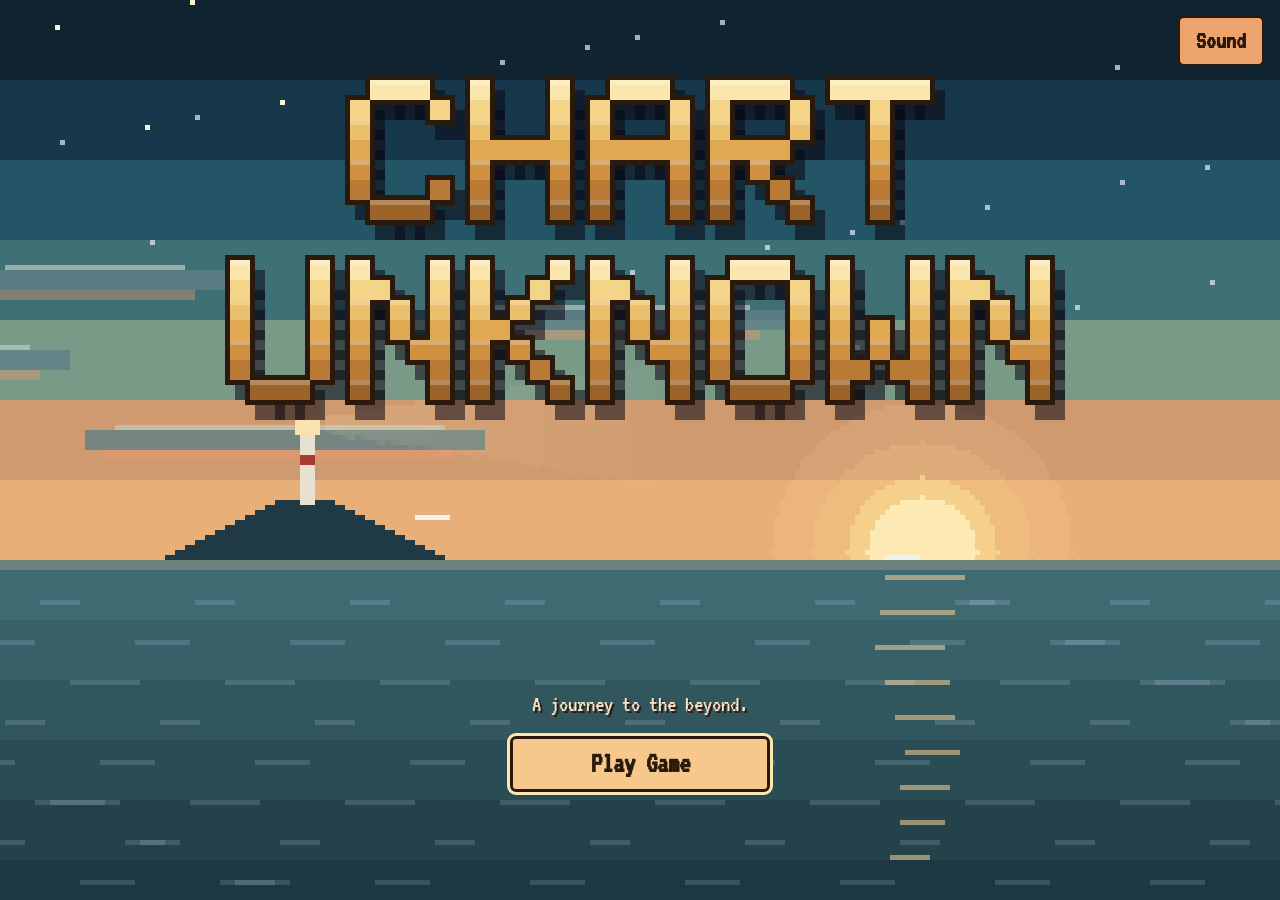
==== index.html @ ad1a4cfe "Publish Chart Unknown (source 591f4b9)" ====
<!doctype html>
<html lang="en">
  <head>
    <meta charset="UTF-8" />
    <meta name="viewport" content="width=device-width, initial-scale=1.0" />
    <title>Chart Unknown</title>
    <link
      rel="icon"
      href="data:image/svg+xml,%3Csvg xmlns='http://www.w3.org/2000/svg' viewBox='0 0 16 16'%3E%3Crect width='16' height='16' rx='3' fill='%231a1e3c'/%3E%3Ccircle cx='8' cy='8' r='5' fill='none' stroke='%23e0b46a' stroke-width='1.5'/%3E%3Cpath d='M8 3.5 9.5 8 6.5 8Z' fill='%23e8806f'/%3E%3Cpath d='M8 12.5 9.5 8 6.5 8Z' fill='%23eef2ee'/%3E%3C/svg%3E"
    />
    <script type="module" crossorigin src="./assets/index-QOxoB-Gv.js"></script>
    <link rel="stylesheet" crossorigin href="./assets/index-3JecP7Ui.css">
  </head>
  <body>
    <!-- the torn-paper edge used by the text boxes (see style.css) -->
    <svg width="0" height="0" style="position: absolute" aria-hidden="true">
      <filter id="paper-edge" x="-2%" y="-5%" width="104%" height="110%">
        <feTurbulence
          type="fractalNoise"
          baseFrequency="0.035"
          numOctaves="2"
          seed="4"
          result="noise"
        />
        <feDisplacementMap in="SourceGraphic" in2="noise" scale="6" />
      </filter>
    </svg>
    <canvas id="title-canvas" aria-hidden="true"></canvas>
    <main id="app">
      <header id="hud" hidden></header>
      <div id="subtitle" aria-live="polite"></div>
      <div id="pause-note" aria-live="polite">Paused. Space to resume.</div>
      <div id="idle-arrow" aria-hidden="true"></div>
      <div id="stage">
        <canvas
          id="screen"
          width="320"
          height="180"
          aria-label="The docks at dusk"
        ></canvas>
        <section id="panel" aria-live="polite"></section>
        <div id="coach" aria-live="polite" hidden></div>
      </div>
    </main>
    <!-- the caption under the spoken wish, and the black that the whole scene cuts to after it -->
    <!-- an ambient line muttered by someone nearby, floating above their head (see main.ts) -->
    <div id="bark-bubble" role="status"></div>
    <div id="wish-caption" aria-live="polite"></div>
    <div id="blackout" aria-hidden="true"></div>
    <div id="overlay" hidden></div>
  </body>
</html>
---- assets/index-3JecP7Ui.css ----
@font-face{font-family:VT323;font-style:normal;font-display:swap;font-weight:400;src:url(./vt323-latin-400-normal-wDgJuOC9.woff2)format("woff2"),url(./vt323-latin-400-normal-Dqn9ZSPj.woff)format("woff")}:root{--lightningcss-light: ;--lightningcss-dark:initial;color-scheme:dark;--bg:#0b1a22;--panel:#14303c;--border:#7a5a30;--ink:#f1e6c8;--muted:#bdb596;--accent:#dcaa4a;--notice:#e8c98a;--button:#1d4558;--button-hover:#2b6079;--button-border:#b8862f}*{box-sizing:border-box}html{-webkit-text-size-adjust:100%;-moz-text-size-adjust:100%;text-size-adjust:100%;overscroll-behavior:none;overflow:hidden}body{background:var(--bg);color:var(--ink);--font-scale:1.3;font-family:VT323,monospace;font-size:calc(19px * var(--font-scale,1));margin:0;line-height:1.2;overflow:hidden}#app{position:fixed;inset:0}#hud{z-index:3;flex-wrap:wrap;align-items:center;gap:8px 14px;min-height:44px;display:flex;position:absolute;top:12px;left:16px;right:16px}#hud[hidden]{display:none}.hud-chapter{min-height:44px;color:var(--accent);font-size:calc(19px * var(--font-scale,1));border:1px solid var(--border);background:#0e2430d9;border-radius:6px;align-items:center;padding:4px 14px;display:inline-flex}#hud .btn,#hud .hud-chip{background:#0e2430d9;min-height:44px}.hud-chip{border:1px solid var(--border);min-height:40px;color:var(--ink);font:inherit;cursor:pointer;background:0 0;border-radius:6px;align-items:center;gap:6px;padding:4px 10px;display:inline-flex}.hud-chip:hover:not(:disabled),.hud-chip:focus-visible{border-color:var(--accent)}.hud-chip:disabled{cursor:default}.hud-coins{color:var(--accent);font-weight:700}.hud-coin{width:18px;height:18px}.hud-label{color:var(--muted);font-size:calc(14px * var(--font-scale,1))}.hud-flames{gap:2px;display:inline-flex}.hud-flame{fill:none;width:12px;height:16px;stroke:var(--muted);stroke-width:1px}.hud-flame.lit{fill:#f2a24a;stroke:#f7d27a}.hud-compass{margin-left:auto}.help-text{line-height:1.5}.item-list .btn.btn-picked{border-color:var(--accent);color:var(--accent)}#stage{background:var(--bg);position:absolute;inset:0}#screen{width:100%;height:100%;image-rendering:pixelated;object-fit:fill;background:#000;display:block}#screen.intro-art{object-fit:cover;object-position:center bottom}#panel{z-index:1;background:#0e2430bf;border:2px solid #b8862f;border-radius:6px;width:min(1000px,100% - 32px);max-height:60%;padding:10px 14px;position:absolute;bottom:20px;left:50%;overflow-y:auto;transform:translate(-50%)}#panel:empty{display:none}body[data-phase=exploring] #panel{width:fit-content;max-width:calc(100% - 32px);top:68px;bottom:auto;left:16px;transform:none}body[data-guide=on][data-phase=exploring] #panel{display:none}.panel-goal{color:var(--muted);font-size:calc(17px * var(--font-scale,1));margin:0 0 8px;font-style:italic}#panel .panel-goal{color:#4f3a22}.panel-speaker{color:var(--accent);margin:0 0 4px;font-weight:700}.panel-text{margin:0 0 10px}.panel-narration{color:var(--muted);font-style:italic}.panel-entering>*{animation:.22s ease-out both answer-in;animation-delay:calc(var(--i,0) * .12s)}.panel-instant>*{animation:none}@keyframes answer-in{0%{opacity:0;transform:translateY(6px)}to{opacity:1;transform:none}}@media (prefers-reduced-motion:reduce){.panel-entering>*,.panel-first-answers.panel-entering>.btn{animation:none}}.panel-untyped,.panel-waiting{visibility:hidden}.panel-notice{color:var(--notice);margin:0 0 10px}.panel-hint{color:var(--muted);font-size:calc(15px * var(--font-scale,1));margin:0}.panel-actions{flex-wrap:wrap;align-items:center;gap:8px;display:flex}.panel-choices{grid-template-columns:repeat(2,minmax(0,1fr));gap:6px;display:grid}.panel-choices .btn{min-height:40px;padding:6px 14px}.panel-answers{grid-template-columns:repeat(2,minmax(0,1fr));grid-auto-rows:1fr;gap:6px;width:100%;max-height:46vh;padding-bottom:8px;display:grid;overflow-y:auto}.panel-answers>.btn:last-child:nth-child(odd){grid-column:1/-1}.panel-answers.panel-many{gap:4px}.panel-answers.panel-many .btn{min-height:34px;padding:3px 12px}body[data-phase=talking] #panel{max-height:none}.panel-answers .btn{min-height:44px}.panel-first-answers:not(.panel-waiting) .btn{animation:2.6s ease-in-out infinite answer-cue}.panel-first-answers .btn:nth-child(2){animation-delay:.3s}.panel-first-answers .btn:nth-child(3){animation-delay:.6s}.panel-first-answers .btn:nth-child(n+4){animation-delay:.9s}.panel-first-answers.panel-entering>.btn{animation:.22s ease-out both answer-in,2.6s ease-in-out infinite answer-cue;animation-delay:calc(var(--i,0) * .12s), calc(var(--i,0) * .12s + .6s)}@keyframes answer-cue{0%,to{box-shadow:0 0 #b8862f00}50%{box-shadow:0 0 9px 2px #b8862f99}}@media (prefers-reduced-motion:reduce){.panel-first-answers:not(.panel-waiting) .btn{animation:none;box-shadow:0 0 7px 1px #b8862f80}}.panel-count{color:var(--muted);margin-left:auto}.btn.btn-seen{color:var(--muted);border-color:var(--border);opacity:.55;background:0 0}.btn.btn-seen:hover:not(:disabled),.btn.btn-seen:focus-visible{color:var(--ink);border-color:var(--accent);opacity:.8}.btn.btn-nav{background:0 0}.btn{min-height:44px;font:inherit;color:var(--ink);text-align:left;background:var(--button);border:2px solid var(--button-border);cursor:pointer;border-radius:6px;padding:8px 16px}.btn:hover:not(:disabled),.btn:focus-visible{background:var(--button-hover);border-color:var(--accent);outline:none}.btn:disabled{color:var(--muted);cursor:not-allowed;opacity:.6}.btn-selected{background:var(--button-hover);border-color:var(--accent);color:var(--accent)}#overlay{background:#06121ae6;justify-content:center;align-items:center;padding:16px;display:flex;position:fixed;inset:0;overflow-y:auto}#overlay[hidden]{display:none}.card{background:var(--panel);border:2px solid var(--accent);border-radius:8px;flex-direction:column;gap:12px;width:100%;max-width:520px;margin:auto;padding:20px;display:flex}.card h2{color:var(--accent);margin:0}.card p{margin:0}.card-chapter p{font-size:calc(20px * var(--font-scale,1))}.card-note{color:var(--muted)}.form-error{color:#f0907f;min-height:1.45em}.menu-list{flex-direction:column;gap:8px;display:flex}.card-heading{color:var(--accent);margin:4px 0 0;font-size:1em}.summary-list{color:var(--ink);margin:0;padding-left:20px}.summary-list li+li{margin-top:6px}.gallery-list{flex-direction:column;gap:10px;margin:0;padding:0;list-style:none;display:flex}.gallery-slot{border:1px solid var(--button-border);border-radius:6px;flex-direction:column;padding:8px 10px;display:flex}.gallery-slot strong{color:var(--accent)}.gallery-slot span{color:var(--muted);font-size:calc(15px * var(--font-scale,1))}.gallery-locked strong{color:var(--muted)}.hud-needle{width:26px;height:26px;color:var(--muted)}.hud-needle .needle{transform-origin:12px 12px;animation:3.2s ease-in-out infinite alternate needle-wobble}@keyframes needle-wobble{0%{transform:rotate(calc(var(--wobble) * -1))}to{transform:rotate(var(--wobble))}}@media (prefers-reduced-motion:reduce){.hud-needle .needle{animation:none}}.item-list{flex-wrap:wrap;gap:10px;margin:0 0 12px;display:flex}.card.card-wide{gap:8px;max-width:960px;padding:14px 18px}.dossier-tabs{flex-wrap:wrap;gap:6px;display:flex}.btn.dossier-tab{min-height:36px;font-size:calc(14px * var(--font-scale,1));padding:4px 12px}.dossier{font-size:calc(16px * var(--font-scale,1));color:#2a2218;background:#e6dbc0;border-radius:4px;gap:18px;padding:12px 16px;font-family:Courier New,monospace;line-height:1.25;display:flex;box-shadow:inset 0 0 0 1px #c8b88c}.dossier-photo{background:#f6f2e6;flex:none;align-self:flex-start;width:156px;padding:8px 8px 26px;position:relative;transform:rotate(-2deg);box-shadow:0 2px 6px #0006}.dossier-photo:before{content:"";background:#d6c48cbf;width:52px;height:16px;position:absolute;top:-9px;left:50%;transform:translate(-50%)rotate(3deg)}.portrait{width:140px;height:140px;image-rendering:pixelated;filter:sepia(.25);border:1px solid #b8b0a0;display:block}.dossier-stamp{color:#b3302a;letter-spacing:2px;background:#e6dbc0b3;border:3px solid #b3302a;padding:2px 6px;font-weight:700;position:absolute;bottom:14px;right:-10px;transform:rotate(-14deg)}.dossier-body{flex-direction:column;gap:6px;min-width:0;display:flex}.dossier .dossier-file{color:#7a6a4a;font-size:calc(12px * var(--font-scale,1));letter-spacing:2px}.dossier h3{font-size:calc(22px * var(--font-scale,1));margin:0}.dossier .dossier-alias{font-style:italic}.dossier-facts{border-top:1px dashed #9a8a64;border-bottom:1px dashed #9a8a64;grid-template-columns:max-content 1fr;gap:2px 12px;margin:4px 0;padding:6px 0;display:grid}.dossier-facts dt{color:#7a6a4a;font-size:calc(12px * var(--font-scale,1));letter-spacing:1px;text-transform:uppercase}.dossier-facts dd{margin:0}.dossier-notes{margin:0;padding-left:18px;font-style:italic}.dossier-notes li+li{margin-top:3px}.dossier .dossier-source{color:#7a6a4a;font-size:calc(12px * var(--font-scale,1));margin-top:4px}.card.card-splash{text-align:center;align-items:center;gap:18px;padding:40px 20px}.splash-title{font-size:calc(40px * var(--font-scale,1));letter-spacing:2px}.splash-tagline{font-size:calc(18px * var(--font-scale,1))}.btn.splash-start{width:100%;max-width:260px;min-height:56px;font-size:calc(22px * var(--font-scale,1));text-align:center}#title-canvas{z-index:0;width:100vw;height:100dvh;image-rendering:pixelated;display:none;position:fixed;inset:0}body[data-phase=setup] #title-canvas{display:block}body[data-phase=setup] #app{visibility:hidden}#overlay{z-index:2}#overlay.overlay-title{background:0 0}#overlay.overlay-splash{align-items:flex-end;padding-bottom:12vh}.card.card-splash{background:0 0;border:none;padding:0}.splash-tagline{color:#fbe7ae;font-size:calc(18px * var(--font-scale,1));text-shadow:2px 2px #2a1a0e}.btn.splash-start{animation:1.8s ease-in-out infinite start-pulse}@keyframes start-pulse{50%{transform:scale(1.04)}}@media (prefers-reduced-motion:reduce){.btn.splash-start{animation:none}}.sr-only{clip:rect(0 0 0 0);white-space:nowrap;width:1px;height:1px;position:absolute;overflow:hidden}.title-sound{z-index:1;flex-direction:column;align-items:flex-end;gap:8px;width:min(260px,100% - 32px);display:flex;position:absolute;top:16px;right:16px}.title-sound>.btn{width:auto}.title-sound-panel{color:#f4e4cc;width:100%;font-size:calc(17px * var(--font-scale,1));background:#0e2430eb;border:3px solid #e49a6a;padding:10px 14px 12px}.title-sound-panel .btn{width:100%;margin-bottom:4px}.title-sound-row{flex-direction:column;gap:0;margin:6px 0 0;display:flex}.title-sound-row input[type=range]{accent-color:#eca46c;cursor:pointer;width:100%;min-height:26px}.btn.splash-start{color:#2a1a0e;text-align:center;background:#eca46c;border:3px solid #2a1a0e;font-weight:700}.btn.splash-start:hover:not(:disabled),.btn.splash-start:focus-visible{background:#f7c88c;border-color:#2a1a0e;outline:3px solid #fbe7ae}.card.card-splash{margin:auto auto 0}#overlay.overlay-title .card:not(.card-splash){background:#0e2430eb;border:3px solid #e49a6a}#overlay.overlay-title .card h2,#overlay.overlay-title .card h3{color:#fbe7ae;text-shadow:0 2px #2a1a0e}#overlay.overlay-title .card p,#overlay.overlay-title .card label,#overlay.overlay-title .gallery-slot span{color:#f4e4cc}#overlay.overlay-title .card-note,#overlay.overlay-title .gallery-locked strong{color:#d9b8a0}#overlay.overlay-title .btn:not(.splash-start){color:#2a1a0e;background:#eca46c;border:2px solid #2a1a0e;font-weight:700}#overlay.overlay-title .btn:not(.splash-start):hover:not(:disabled),#overlay.overlay-title .btn:not(.splash-start):focus-visible{background:#f7c88c;border-color:#2a1a0e;outline:3px solid #fbe7ae}#overlay.overlay-title .btn.btn-nav{color:#f4e4cc;box-shadow:none;background:#ffffff1a;border:2px solid #f4e4cc73;font-weight:400}#overlay.overlay-title .btn.btn-nav:hover:not(:disabled),#overlay.overlay-title .btn.btn-nav:focus-visible{color:#2a1a0e;background:#f7c88c;border-color:#2a1a0e}@media (width>=700px){#hud{flex-wrap:nowrap;gap:8px}#hud .btn{min-height:38px;font-size:calc(15px * var(--font-scale,1));padding:4px 12px}.hud-chapter{text-overflow:ellipsis;white-space:nowrap;flex:1 1 0;min-width:0;overflow:hidden}#hud{gap:6px}#hud .btn,#hud .hud-chip{padding:4px 8px}.hud-label{font-size:calc(13px * var(--font-scale,1))}}body[data-phase=intro] #panel,body[data-phase=epilogue] #panel{align-items:center;gap:14px;max-height:none;padding:8px 12px;display:flex}body[data-phase=intro] #panel .panel-text,body[data-phase=epilogue] #panel .panel-text{flex:1;margin:0}body[data-phase=intro] #panel .panel-actions,body[data-phase=epilogue] #panel .panel-actions{flex-wrap:nowrap}#wish-caption{z-index:3;color:#f1e6c8;width:min(90vw,900px);font-size:calc(34px * var(--font-scale,1));text-align:center;text-shadow:0 2px #0b1217;opacity:0;pointer-events:none;transition:opacity .4s;position:fixed;bottom:12vh;left:50%;transform:translate(-50%)}#wish-caption.shown{opacity:1}#blackout{z-index:30;opacity:0;pointer-events:none;background:#000;position:fixed;inset:0}#blackout.on{opacity:1;pointer-events:auto}.hud-help-mark{font-weight:700}@media (width<=899px){.hud-help-text{display:none}}#coach{z-index:2;border:2px solid var(--accent);background:#0e2430f2;border-radius:8px;flex-direction:column;gap:6px;width:min(92%,640px);padding:10px 14px;display:flex;position:absolute;top:68px;left:50%;transform:translate(-50%)}#coach[hidden]{display:none}#coach p{margin:0}.coach-step{color:var(--muted);font-size:calc(13px * var(--font-scale,1));letter-spacing:1px}.coach-skip{min-height:32px;font-size:calc(14px * var(--font-scale,1));align-self:flex-start;padding:2px 12px}.coach-ring{outline:3px solid var(--accent);outline-offset:2px;animation:1.2s ease-in-out infinite coach-pulse}@keyframes coach-pulse{50%{outline-color:#fff6d0}}@media (prefers-reduced-motion:reduce){.coach-ring{animation:none}}.panel-confirm{color:var(--accent)}#panel{--paper:#e3cf9f;--ink-brown:#3a2814;--edge-brown:#7a5a30;--brass:#b8862f;--sea:#1d4558;--sea-hover:#2b6079;color:var(--ink-brown);font-size:calc(20px * var(--font-scale,1));background:0 0;border:0;border-radius:0;padding:18px 22px 14px;overflow:visible}#panel:before{content:"";z-index:-1;background:radial-gradient(ellipse at 50% 35%, #fff6d68c, #fff6d600 70%), repeating-linear-gradient(0deg, #6e4c1e0f 0 1px, transparent 1px 4px), var(--paper);border:2px solid var(--edge-brown);filter:url(#paper-edge);position:absolute;inset:0;box-shadow:inset 0 0 34px #784c1a8c,0 4px #00000059}#panel .panel-hint,#panel .panel-count,#panel .panel-narration{color:#6b5238}#panel .panel-notice,#panel .panel-confirm{color:#8a2a1a}#panel .btn{color:#f5ecd0;background:var(--sea);border:2px solid var(--brass);border-radius:3px}#panel .btn:hover:not(:disabled),#panel .btn:focus-visible{color:#fff8dc;background:var(--sea-hover);border-color:#e0b46a}#panel .btn.btn-nav{color:var(--ink-brown);border-color:var(--edge-brown);background:0 0}body[data-phase=talking] #panel .panel-body{max-height:34vh;overflow-y:auto}body[data-phase=talking] #panel .panel-speaker.panel-narrator{background:#5d4a35;font-style:italic}body[data-phase=talking] #panel .panel-speaker{color:#f5ecd0;background:var(--sea);border:2px solid var(--brass);border-radius:3px;margin:0;padding:2px 26px;position:absolute;top:-22px;left:24px;box-shadow:0 0 0 2px #0b1a22}body[data-phase=talking] #panel .panel-answers .btn{color:var(--ink-brown);border:2px solid var(--edge-brown);background:#efe0b4}body[data-phase=talking] #panel .panel-answers .btn:hover:not(:disabled),body[data-phase=talking] #panel .panel-answers .btn:focus-visible{color:#fff8dc;background:var(--sea);border-color:var(--brass)}body[data-phase=talking] #panel .panel-answers .btn.btn-seen,body[data-phase=talking] #panel .panel-answers .btn:disabled{color:#85704c;opacity:1;background:#cdbb8c;border-color:#a18a58}body[data-cinema=on] #stage:before,body[data-cinema=on] #stage:after{content:"";z-index:2;pointer-events:none;background:#000;height:12vh;position:absolute;left:0;right:0}body[data-cinema=on] #stage:before{top:0}body[data-cinema=on] #stage:after{bottom:0}body[data-cinema=on] #stage{background:#000}body[data-cinema=on] #screen{object-fit:contain;object-position:center;height:76vh;margin-top:12vh}body[data-cinema=on] #hud{display:none}body[data-cinema=on] #panel{width:auto;padding:0;inset:12px 16px auto auto;transform:none}body[data-cinema=on] #panel:before{display:none}body[data-cinema=on] #canvas-wrap,body[data-cinema=on] #screen{cursor:pointer}#subtitle{z-index:3;color:#f1e6c8;width:min(90vw,900px);font-size:calc(28px * var(--font-scale,1));text-align:center;text-shadow:0 2px #0b1217;opacity:0;pointer-events:none;line-height:1.2;transition:opacity .9s;position:fixed;bottom:2.5vh;left:50%;transform:translate(-50%)}#pause-note{z-index:4;color:#f1e6c8;font-size:calc(22px * var(--font-scale,1));opacity:0;pointer-events:none;background:#000000b3;border:1px solid #f1e6c880;border-radius:6px;padding:6px 14px;position:fixed;top:14px;left:50%;transform:translate(-50%)}#pause-note.shown,#subtitle.shown{opacity:1}body:not([data-cinema=on]) #subtitle{display:none}#idle-arrow{z-index:2;color:var(--ink);font-size:calc(46px * var(--font-scale,1));text-shadow:0 2px #00000080;opacity:0;pointer-events:none;line-height:1;transition:opacity 1.2s;position:fixed;top:46%}#idle-arrow.shown{opacity:.5;animation:1.4s ease-in-out infinite idle-arrow-bob}#idle-arrow[data-direction=left]{left:14px}#idle-arrow[data-direction=left]:before{content:"◀"}#idle-arrow[data-direction=right]{right:14px}#idle-arrow[data-direction=right]:before{content:"▶"}@keyframes idle-arrow-bob{50%{transform:translate(6px)}}#idle-arrow[data-direction=left].shown{animation-name:idle-arrow-bob-left}@keyframes idle-arrow-bob-left{50%{transform:translate(-6px)}}@media (prefers-reduced-motion:reduce){#idle-arrow.shown{animation:none}}.recipe,.memory-entry{border:1px solid var(--border);background:#0000002e;border-radius:6px;flex-direction:column;gap:6px;padding:10px 12px;display:flex}.recipe h3,.memory-entry h3{color:var(--accent);margin:0}.recipe-needs{margin:0;padding:0;list-style:none}.recipe-have{color:var(--ink)}.recipe-lack{color:var(--muted)}.slot-list{flex-direction:column;gap:10px;margin:12px 0;display:flex}.slot-row{border:2px solid var(--edge-brown,#7a5a30);flex-wrap:wrap;align-items:center;gap:8px;padding:8px 10px;display:flex}.slot-row .slot-details{flex:220px}.slot-button{text-align:left;width:100%;display:block}.slot-details{flex-direction:column;gap:2px;display:flex}.slot-note{font-size:calc(15px * var(--font-scale,1));opacity:.85}.slot-empty{opacity:.8;font-style:italic}.save-toast{z-index:5;color:#fbe7ae;opacity:0;pointer-events:none;background:#0e2430eb;border:2px solid #e49a6a;padding:6px 14px;transition:opacity .3s;position:fixed;top:76px;right:16px}.save-toast.shown{opacity:1}.sound-row{flex-direction:column;gap:4px;margin:10px 0;display:flex}.sound-row input[type=range]{width:100%;min-height:32px;accent-color:var(--accent);cursor:pointer}#bark-bubble{z-index:2;width:max-content;max-width:min(26ch,70vw);color:color-mix(in srgb, var(--bark-tint,var(--ink)) 30%, var(--ink));font-family:inherit;font-weight:400;font-size:calc(15px * var(--font-scale,1));text-align:center;overflow-wrap:break-word;text-wrap:balance;text-shadow:0 0 3px #08121ae6,0 1px 1px #08121acc;opacity:0;pointer-events:none;line-height:1.15;transition:opacity .4s;position:fixed;transform:translate(-50%,-100%)}#bark-bubble.shown{opacity:1}#bark-bubble .bark-float{opacity:0;animation:4.5s ease-in-out forwards bark-float;display:block}@keyframes bark-float{0%{opacity:0;transform:translateY(3px)}30%{opacity:.75}66%{opacity:.75}to{opacity:0;transform:translateY(-4px)}}@media (prefers-reduced-motion:reduce){#bark-bubble .bark-float{animation-name:bark-fade}@keyframes bark-fade{0%,to{opacity:0}30%,66%{opacity:.75}}}.hl{font-weight:700}.hl-character{color:#d39d93}.hl-place{color:#8dbbb4}.hl-item{color:#d1b374}.hl-cost{color:#a6bf92}.hl-key{text-underline-offset:3px;-webkit-text-decoration:underline #d6cdb073;text-decoration:underline #d6cdb073;text-decoration-thickness:1px}#panel .hl-character{color:#94453a}#panel .hl-place{color:#2a6468}#panel .hl-item{color:#8a5a10}#panel .hl-cost{color:#46662a}#panel .hl-key{text-decoration-color:#7a5a30b3}body[data-phase=drift] #panel{width:auto;padding:0;inset:12px 16px auto auto;transform:none}body[data-phase=drift] #panel:before{display:none}.achievement-toast{z-index:5;color:var(--ink);text-shadow:0 1px 2px #08121ab3;opacity:0;pointer-events:none;background:#1026329e;border:1px solid #b8a06e4d;border-radius:10px;flex-direction:column;align-items:flex-end;gap:1px;padding:6px 14px 7px;transition:opacity .9s;display:flex;position:fixed;top:76px;right:16px}.achievement-toast.shown{opacity:.92}.achievement-label{color:#d6be82cc;font-size:calc(15px * var(--font-scale,1))}.achievement-name{font-size:calc(20px * var(--font-scale,1))}.achievement-reward{color:#d6be82cc;font-size:calc(15px * var(--font-scale,1))}.achievement-list{flex-direction:column;gap:6px;max-height:52vh;display:flex;overflow-y:auto}.achievement-row{color:var(--muted);opacity:.6;border:1px solid #7a5a3066;border-radius:6px;flex-direction:column;gap:1px;padding:6px 10px;display:flex}.achievement-row.achievement-done{color:var(--ink);opacity:1;border-color:#b8862fb3}.achievement-row strong{color:inherit}body.entering{background:#000}body.entering #overlay,body.entering #title-canvas{opacity:0;pointer-events:none;transition:opacity 1s}@keyframes bars-in{0%{height:0}to{height:12vh}}body[data-cinema=on] #stage:before,body[data-cinema=on] #stage:after{animation:.9s ease-out bars-in}@media (prefers-reduced-motion:reduce){body[data-cinema=on] #stage:before,body[data-cinema=on] #stage:after{animation:none}}.panel-prompt{margin:0 0 6px}.keycap{min-width:1.5em;font:inherit;text-align:center;color:#3a2814;background:#efe0b4;border:2px solid #7a5a30;border-bottom-width:4px;border-radius:4px;margin-right:2px;padding:0 6px;font-weight:700;display:inline-block}
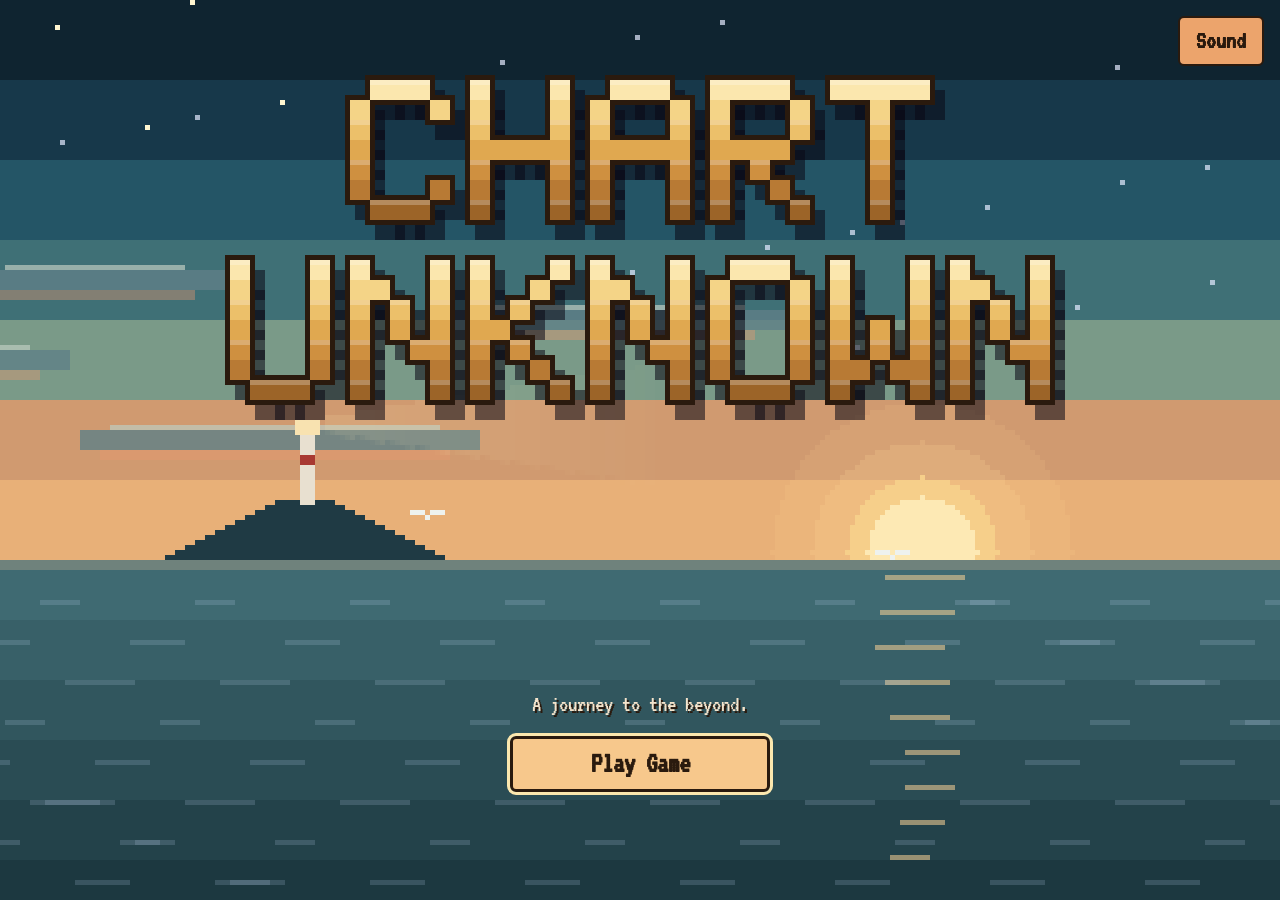
==== commit b03ba943: "Publish Chart Unknown (source 73a665e)" ====
--- a/index.html
+++ b/index.html
@@ -8,8 +8,8 @@
       rel="icon"
       href="data:image/svg+xml,%3Csvg xmlns='http://www.w3.org/2000/svg' viewBox='0 0 16 16'%3E%3Crect width='16' height='16' rx='3' fill='%231a1e3c'/%3E%3Ccircle cx='8' cy='8' r='5' fill='none' stroke='%23e0b46a' stroke-width='1.5'/%3E%3Cpath d='M8 3.5 9.5 8 6.5 8Z' fill='%23e8806f'/%3E%3Cpath d='M8 12.5 9.5 8 6.5 8Z' fill='%23eef2ee'/%3E%3C/svg%3E"
     />
-    <script type="module" crossorigin src="./assets/index-QOxoB-Gv.js"></script>
-    <link rel="stylesheet" crossorigin href="./assets/index-3JecP7Ui.css">
+    <script type="module" crossorigin src="./assets/index-CHn6bn4h.js"></script>
+    <link rel="stylesheet" crossorigin href="./assets/index-BfOQG2FR.css">
   </head>
   <body>
     <!-- the torn-paper edge used by the text boxes (see style.css) -->
--- a/assets/index-BfOQG2FR.css
+++ b/assets/index-BfOQG2FR.css
@@ -0,0 +1 @@
+@font-face{font-family:VT323;font-style:normal;font-display:swap;font-weight:400;src:url(./vt323-latin-400-normal-wDgJuOC9.woff2)format("woff2"),url(./vt323-latin-400-normal-Dqn9ZSPj.woff)format("woff")}:root{--lightningcss-light: ;--lightningcss-dark:initial;color-scheme:dark;--bg:#0b1a22;--panel:#14303c;--border:#7a5a30;--ink:#f1e6c8;--muted:#bdb596;--accent:#dcaa4a;--notice:#e8c98a;--button:#1d4558;--button-hover:#2b6079;--button-border:#b8862f}*{box-sizing:border-box}html{-webkit-text-size-adjust:100%;-moz-text-size-adjust:100%;text-size-adjust:100%;overscroll-behavior:none;overflow:hidden}body{background:var(--bg);color:var(--ink);--font-scale:1.3;font-family:VT323,monospace;font-size:calc(19px * var(--font-scale,1));margin:0;line-height:1.2;overflow:hidden}#app{position:fixed;inset:0}#hud{z-index:3;flex-wrap:wrap;align-items:center;gap:8px 14px;min-height:44px;display:flex;position:absolute;top:12px;left:16px;right:16px}#hud[hidden]{display:none}.hud-chapter{min-height:44px;color:var(--accent);font-size:calc(19px * var(--font-scale,1));border:1px solid var(--border);background:#0e2430d9;border-radius:6px;align-items:center;padding:4px 14px;display:inline-flex}#hud .btn,#hud .hud-chip{background:#0e2430d9;min-height:44px}.hud-chip{border:1px solid var(--border);min-height:40px;color:var(--ink);font:inherit;cursor:pointer;background:0 0;border-radius:6px;align-items:center;gap:6px;padding:4px 10px;display:inline-flex}.hud-chip:hover:not(:disabled),.hud-chip:focus-visible{border-color:var(--accent)}.hud-chip:disabled{cursor:default}.hud-coins{color:var(--accent);font-weight:700}.hud-coin{width:18px;height:18px}.hud-label{color:var(--muted);font-size:calc(14px * var(--font-scale,1))}.hud-flames{gap:2px;display:inline-flex}.hud-flame{fill:none;width:12px;height:16px;stroke:var(--muted);stroke-width:1px}.hud-flame.lit{fill:#f2a24a;stroke:#f7d27a}.hud-compass{margin-left:auto}.help-text{line-height:1.5}.item-list .btn.btn-picked{border-color:var(--accent);color:var(--accent)}#stage{background:var(--bg);position:absolute;inset:0}#screen{width:100%;height:100%;image-rendering:pixelated;object-fit:fill;background:#000;display:block}#screen.intro-art{object-fit:cover;object-position:center bottom}#panel{z-index:1;background:#0e2430bf;border:2px solid #b8862f;border-radius:6px;width:min(1000px,100% - 32px);max-height:60%;padding:10px 14px;position:absolute;bottom:20px;left:50%;overflow-y:auto;transform:translate(-50%)}#panel:empty{display:none}body[data-phase=exploring] #panel{width:fit-content;max-width:calc(100% - 32px);top:68px;bottom:auto;left:16px;transform:none}body[data-guide=on][data-phase=exploring] #panel{display:none}.panel-goal{color:var(--muted);font-size:calc(17px * var(--font-scale,1));margin:0 0 8px;font-style:italic}#panel .panel-goal{color:#4f3a22}.panel-speaker{color:var(--accent);margin:0 0 4px;font-weight:700}.panel-text{margin:0 0 10px}.panel-narration{color:var(--muted);font-style:italic}.panel-entering>*{animation:.22s ease-out both answer-in;animation-delay:calc(var(--i,0) * .12s)}.panel-instant>*{animation:none}@keyframes answer-in{0%{opacity:0;transform:translateY(6px)}to{opacity:1;transform:none}}@media (prefers-reduced-motion:reduce){.panel-entering>*,.panel-first-answers.panel-entering>.btn{animation:none}}.panel-untyped,.panel-waiting{visibility:hidden}.panel-notice{color:var(--notice);margin:0 0 10px}.panel-hint{color:var(--muted);font-size:calc(15px * var(--font-scale,1));margin:0}.panel-actions{flex-wrap:wrap;align-items:center;gap:8px;display:flex}.panel-choices{grid-template-columns:repeat(2,minmax(0,1fr));gap:6px;display:grid}.panel-choices .btn{min-height:40px;padding:6px 14px}.panel-answers{grid-template-columns:repeat(2,minmax(0,1fr));grid-auto-rows:1fr;gap:6px;width:100%;max-height:46vh;padding-bottom:8px;display:grid;overflow-y:auto}.panel-answers>.btn:last-child:nth-child(odd){grid-column:1/-1}.panel-answers.panel-many{gap:4px}.panel-answers.panel-many .btn{min-height:34px;padding:3px 12px}body[data-phase=talking] #panel{max-height:none}.panel-answers .btn{min-height:44px}.panel-first-answers:not(.panel-waiting) .btn{animation:2.6s ease-in-out infinite answer-cue}.panel-first-answers .btn:nth-child(2){animation-delay:.3s}.panel-first-answers .btn:nth-child(3){animation-delay:.6s}.panel-first-answers .btn:nth-child(n+4){animation-delay:.9s}.panel-first-answers.panel-entering>.btn{animation:.22s ease-out both answer-in,2.6s ease-in-out infinite answer-cue;animation-delay:calc(var(--i,0) * .12s), calc(var(--i,0) * .12s + .6s)}@keyframes answer-cue{0%,to{box-shadow:0 0 #b8862f00}50%{box-shadow:0 0 9px 2px #b8862f99}}@media (prefers-reduced-motion:reduce){.panel-first-answers:not(.panel-waiting) .btn{animation:none;box-shadow:0 0 7px 1px #b8862f80}}.panel-count{color:var(--muted);margin-left:auto}.btn.btn-seen{color:var(--muted);border-color:var(--border);opacity:.55;background:0 0}.btn.btn-seen:hover:not(:disabled),.btn.btn-seen:focus-visible{color:var(--ink);border-color:var(--accent);opacity:.8}.btn.btn-nav{background:0 0}.btn{min-height:44px;font:inherit;color:var(--ink);text-align:left;background:var(--button);border:2px solid var(--button-border);cursor:pointer;border-radius:6px;padding:8px 16px}.btn:hover:not(:disabled),.btn:focus-visible{background:var(--button-hover);border-color:var(--accent);outline:none}.btn:disabled{color:var(--muted);cursor:not-allowed;opacity:.6}.btn-selected{background:var(--button-hover);border-color:var(--accent);color:var(--accent)}#overlay{background:#06121ae6;justify-content:center;align-items:center;padding:16px;display:flex;position:fixed;inset:0;overflow-y:auto}#overlay[hidden]{display:none}.card{background:var(--panel);border:2px solid var(--accent);border-radius:8px;flex-direction:column;gap:12px;width:100%;max-width:520px;margin:auto;padding:20px;display:flex}.card h2{color:var(--accent);margin:0}.card p{margin:0}.card-chapter p{font-size:calc(20px * var(--font-scale,1))}.card-note{color:var(--muted)}.form-error{color:#f0907f;min-height:1.45em}.menu-list{flex-direction:column;gap:8px;display:flex}.card-heading{color:var(--accent);margin:4px 0 0;font-size:1em}.summary-list{color:var(--ink);margin:0;padding-left:20px}.summary-list li+li{margin-top:6px}.gallery-list{flex-direction:column;gap:10px;margin:0;padding:0;list-style:none;display:flex}.gallery-slot{border:1px solid var(--button-border);border-radius:6px;flex-direction:column;padding:8px 10px;display:flex}.gallery-slot strong{color:var(--accent)}.gallery-slot span{color:var(--muted);font-size:calc(15px * var(--font-scale,1))}.gallery-locked strong{color:var(--muted)}.hud-needle{width:26px;height:26px;color:var(--muted)}.hud-needle .needle{transform-origin:12px 12px;animation:3.2s ease-in-out infinite alternate needle-wobble}@keyframes needle-wobble{0%{transform:rotate(calc(var(--wobble) * -1))}to{transform:rotate(var(--wobble))}}@media (prefers-reduced-motion:reduce){.hud-needle .needle{animation:none}}.item-list{flex-wrap:wrap;gap:10px;margin:0 0 12px;display:flex}.card.card-wide{gap:8px;max-width:960px;padding:14px 18px}.dossier-tabs{flex-wrap:wrap;gap:6px;display:flex}.btn.dossier-tab{min-height:36px;font-size:calc(14px * var(--font-scale,1));padding:4px 12px}.dossier{font-size:calc(16px * var(--font-scale,1));color:#2a2218;background:#e6dbc0;border-radius:4px;gap:18px;padding:12px 16px;font-family:Courier New,monospace;line-height:1.25;display:flex;box-shadow:inset 0 0 0 1px #c8b88c}.dossier-photo{background:#f6f2e6;flex:none;align-self:flex-start;width:156px;padding:8px 8px 26px;position:relative;transform:rotate(-2deg);box-shadow:0 2px 6px #0006}.dossier-photo:before{content:"";background:#d6c48cbf;width:52px;height:16px;position:absolute;top:-9px;left:50%;transform:translate(-50%)rotate(3deg)}.portrait{width:140px;height:140px;image-rendering:pixelated;filter:sepia(.25);border:1px solid #b8b0a0;display:block}.dossier-stamp{color:#b3302a;letter-spacing:2px;background:#e6dbc0b3;border:3px solid #b3302a;padding:2px 6px;font-weight:700;position:absolute;bottom:14px;right:-10px;transform:rotate(-14deg)}.dossier-body{flex-direction:column;gap:6px;min-width:0;display:flex}.dossier .dossier-file{color:#7a6a4a;font-size:calc(12px * var(--font-scale,1));letter-spacing:2px}.dossier h3{font-size:calc(22px * var(--font-scale,1));margin:0}.dossier .dossier-alias{font-style:italic}.dossier-facts{border-top:1px dashed #9a8a64;border-bottom:1px dashed #9a8a64;grid-template-columns:max-content 1fr;gap:2px 12px;margin:4px 0;padding:6px 0;display:grid}.dossier-facts dt{color:#7a6a4a;font-size:calc(12px * var(--font-scale,1));letter-spacing:1px;text-transform:uppercase}.dossier-facts dd{margin:0}.dossier-notes{margin:0;padding-left:18px;font-style:italic}.dossier-notes li+li{margin-top:3px}.dossier .dossier-source{color:#7a6a4a;font-size:calc(12px * var(--font-scale,1));margin-top:4px}.card.card-splash{text-align:center;align-items:center;gap:18px;padding:40px 20px}.splash-title{font-size:calc(40px * var(--font-scale,1));letter-spacing:2px}.splash-tagline{font-size:calc(18px * var(--font-scale,1))}.btn.splash-start{width:100%;max-width:260px;min-height:56px;font-size:calc(22px * var(--font-scale,1));text-align:center}#title-canvas{z-index:0;width:100vw;height:100dvh;image-rendering:pixelated;display:none;position:fixed;inset:0}body[data-phase=setup] #title-canvas{display:block}body[data-phase=setup] #app{visibility:hidden}#overlay{z-index:2}#overlay.overlay-title{background:0 0}#overlay.overlay-splash{align-items:flex-end;padding-bottom:12vh}.card.card-splash{background:0 0;border:none;padding:0}.splash-tagline{color:#fbe7ae;font-size:calc(18px * var(--font-scale,1));text-shadow:2px 2px #2a1a0e}.btn.splash-start{animation:1.8s ease-in-out infinite start-pulse}@keyframes start-pulse{50%{transform:scale(1.04)}}@media (prefers-reduced-motion:reduce){.btn.splash-start{animation:none}}.sr-only{clip:rect(0 0 0 0);white-space:nowrap;width:1px;height:1px;position:absolute;overflow:hidden}.title-sound{z-index:1;flex-direction:column;align-items:flex-end;gap:8px;width:min(260px,100% - 32px);display:flex;position:absolute;top:16px;right:16px}.title-sound>.btn{width:auto}.title-sound-panel{color:#f4e4cc;width:100%;font-size:calc(17px * var(--font-scale,1));background:#0e2430eb;border:3px solid #e49a6a;padding:10px 14px 12px}.title-sound-panel .btn{width:100%;margin-bottom:4px}.title-sound-row{flex-direction:column;gap:0;margin:6px 0 0;display:flex}.title-sound-row input[type=range]{accent-color:#eca46c;cursor:pointer;width:100%;min-height:26px}.btn.splash-start{color:#2a1a0e;text-align:center;background:#eca46c;border:3px solid #2a1a0e;font-weight:700}.btn.splash-start:hover:not(:disabled),.btn.splash-start:focus-visible{background:#f7c88c;border-color:#2a1a0e;outline:3px solid #fbe7ae}.card.card-splash{margin:auto auto 0}#overlay.overlay-title .card:not(.card-splash){background:#0e2430eb;border:3px solid #e49a6a}#overlay.overlay-title .card h2,#overlay.overlay-title .card h3{color:#fbe7ae;text-shadow:0 2px #2a1a0e}#overlay.overlay-title .card p,#overlay.overlay-title .card label,#overlay.overlay-title .gallery-slot span{color:#f4e4cc}#overlay.overlay-title .card-note,#overlay.overlay-title .gallery-locked strong{color:#d9b8a0}#overlay.overlay-title .btn:not(.splash-start){color:#2a1a0e;background:#eca46c;border:2px solid #2a1a0e;font-weight:700}#overlay.overlay-title .btn:not(.splash-start):hover:not(:disabled),#overlay.overlay-title .btn:not(.splash-start):focus-visible{background:#f7c88c;border-color:#2a1a0e;outline:3px solid #fbe7ae}#overlay.overlay-title .btn.btn-nav{color:#f4e4cc;box-shadow:none;background:#ffffff1a;border:2px solid #f4e4cc73;font-weight:400}#overlay.overlay-title .btn.btn-nav:hover:not(:disabled),#overlay.overlay-title .btn.btn-nav:focus-visible{color:#2a1a0e;background:#f7c88c;border-color:#2a1a0e}@media (width>=700px){#hud{flex-wrap:nowrap;gap:8px}#hud .btn{min-height:38px;font-size:calc(15px * var(--font-scale,1));padding:4px 12px}.hud-chapter{text-overflow:ellipsis;white-space:nowrap;flex:1 1 0;min-width:0;overflow:hidden}#hud{gap:6px}#hud .btn,#hud .hud-chip{padding:4px 8px}.hud-label{font-size:calc(13px * var(--font-scale,1))}}body[data-phase=intro] #panel,body[data-phase=epilogue] #panel{align-items:center;gap:14px;max-height:none;padding:8px 12px;display:flex}body[data-phase=intro] #panel .panel-text,body[data-phase=epilogue] #panel .panel-text{flex:1;margin:0}body[data-phase=intro] #panel .panel-actions,body[data-phase=epilogue] #panel .panel-actions{flex-wrap:nowrap}#wish-caption{z-index:3;color:#f1e6c8;width:min(90vw,900px);font-size:calc(34px * var(--font-scale,1));text-align:center;text-shadow:0 2px #0b1217;opacity:0;pointer-events:none;transition:opacity .4s;position:fixed;bottom:12vh;left:50%;transform:translate(-50%)}#wish-caption.shown{opacity:1}#blackout{z-index:30;opacity:0;pointer-events:none;background:#000;position:fixed;inset:0}#blackout.on{opacity:1;pointer-events:auto}.hud-help-mark{font-weight:700}@media (width<=899px){.hud-help-text{display:none}}#coach{z-index:2;border:2px solid var(--accent);background:#0e2430f2;border-radius:8px;flex-direction:column;gap:6px;width:min(92%,640px);padding:10px 14px;display:flex;position:absolute;top:68px;left:50%;transform:translate(-50%)}#coach[hidden]{display:none}#coach p{margin:0}.coach-step{color:var(--muted);font-size:calc(13px * var(--font-scale,1));letter-spacing:1px}.coach-skip{min-height:32px;font-size:calc(14px * var(--font-scale,1));align-self:flex-start;padding:2px 12px}.coach-ring{outline:3px solid var(--accent);outline-offset:2px;animation:1.2s ease-in-out infinite coach-pulse}@keyframes coach-pulse{50%{outline-color:#fff6d0}}@media (prefers-reduced-motion:reduce){.coach-ring{animation:none}}.panel-confirm{color:var(--accent)}#panel{--paper:#e3cf9f;--ink-brown:#3a2814;--edge-brown:#7a5a30;--brass:#b8862f;--sea:#1d4558;--sea-hover:#2b6079;color:var(--ink-brown);font-size:calc(20px * var(--font-scale,1));background:0 0;border:0;border-radius:0;padding:18px 22px 14px;overflow:visible}#panel:before{content:"";z-index:-1;background:radial-gradient(ellipse at 50% 35%, #fff6d68c, #fff6d600 70%), repeating-linear-gradient(0deg, #6e4c1e0f 0 1px, transparent 1px 4px), var(--paper);border:2px solid var(--edge-brown);filter:url(#paper-edge);position:absolute;inset:0;box-shadow:inset 0 0 34px #784c1a8c,0 4px #00000059}#panel .panel-hint,#panel .panel-count,#panel .panel-narration{color:#6b5238}#panel .panel-notice,#panel .panel-confirm{color:#8a2a1a}#panel .btn{color:#f5ecd0;background:var(--sea);border:2px solid var(--brass);border-radius:3px}#panel .btn:hover:not(:disabled),#panel .btn:focus-visible{color:#fff8dc;background:var(--sea-hover);border-color:#e0b46a}#panel .btn.btn-nav{color:var(--ink-brown);border-color:var(--edge-brown);background:0 0}body[data-phase=talking] #panel .panel-body{max-height:34vh;overflow-y:auto}body[data-phase=talking] #panel .panel-speaker.panel-narrator{background:#5d4a35;font-style:italic}body[data-phase=talking] #panel .panel-speaker{color:#f5ecd0;background:var(--sea);border:2px solid var(--brass);border-radius:3px;margin:0;padding:2px 26px;position:absolute;top:-22px;left:24px;box-shadow:0 0 0 2px #0b1a22}body[data-phase=talking] #panel .panel-answers .btn{color:var(--ink-brown);border:2px solid var(--edge-brown);background:#efe0b4}body[data-phase=talking] #panel .panel-answers .btn:hover:not(:disabled),body[data-phase=talking] #panel .panel-answers .btn:focus-visible{color:#fff8dc;background:var(--sea);border-color:var(--brass)}body[data-phase=talking] #panel .panel-answers .btn.btn-seen,body[data-phase=talking] #panel .panel-answers .btn:disabled{color:#85704c;opacity:1;background:#cdbb8c;border-color:#a18a58}body[data-cinema=on] #stage:before,body[data-cinema=on] #stage:after{content:"";z-index:2;pointer-events:none;background:#000;height:12vh;position:absolute;left:0;right:0}body[data-cinema=on] #stage:before{top:0}body[data-cinema=on] #stage:after{bottom:0}body[data-cinema=on] #stage{background:#000}body[data-cinema=on] #screen{object-fit:contain;object-position:center;height:76vh;margin-top:12vh}body[data-cinema=on] #hud{display:none}body[data-cinema=on] #panel{width:auto;padding:0;inset:12px 16px auto auto;transform:none}body[data-cinema=on] #panel:before{display:none}body[data-cinema=on] #canvas-wrap,body[data-cinema=on] #screen{cursor:pointer}#subtitle{z-index:3;color:#f1e6c8;width:min(90vw,900px);font-size:calc(28px * var(--font-scale,1));text-align:center;text-shadow:0 2px #0b1217;opacity:0;pointer-events:none;line-height:1.2;transition:opacity .9s;position:fixed;bottom:2.5vh;left:50%;transform:translate(-50%)}#pause-note{z-index:4;color:#f1e6c8;font-size:calc(22px * var(--font-scale,1));opacity:0;pointer-events:none;background:#000000b3;border:1px solid #f1e6c880;border-radius:6px;padding:6px 14px;position:fixed;top:14px;left:50%;transform:translate(-50%)}#pause-note.shown,#subtitle.shown{opacity:1}body:not([data-cinema=on]) #subtitle{display:none}#idle-arrow{z-index:2;color:var(--ink);font-size:calc(46px * var(--font-scale,1));text-shadow:0 2px #00000080;opacity:0;pointer-events:none;line-height:1;transition:opacity 1.2s;position:fixed;top:46%}#idle-arrow.shown{opacity:.5;animation:1.4s ease-in-out infinite idle-arrow-bob}#idle-arrow[data-direction=left]{left:14px}#idle-arrow[data-direction=left]:before{content:"◀"}#idle-arrow[data-direction=right]{right:14px}#idle-arrow[data-direction=right]:before{content:"▶"}@keyframes idle-arrow-bob{50%{transform:translate(6px)}}#idle-arrow[data-direction=left].shown{animation-name:idle-arrow-bob-left}@keyframes idle-arrow-bob-left{50%{transform:translate(-6px)}}@media (prefers-reduced-motion:reduce){#idle-arrow.shown{animation:none}}.recipe,.memory-entry{border:1px solid var(--border);background:#0000002e;border-radius:6px;flex-direction:column;gap:6px;padding:10px 12px;display:flex}.recipe h3,.memory-entry h3{color:var(--accent);margin:0}.recipe-needs{margin:0;padding:0;list-style:none}.recipe-have{color:var(--ink)}.recipe-lack{color:var(--muted)}.memory-book{text-align:left;flex-direction:column;gap:8px;margin:8px 0;display:flex}.slot-list{flex-direction:column;gap:10px;margin:12px 0;display:flex}.slot-row{border:2px solid var(--edge-brown,#7a5a30);flex-wrap:wrap;align-items:center;gap:8px;padding:8px 10px;display:flex}.slot-row .slot-details{flex:220px}.slot-button{text-align:left;width:100%;display:block}.slot-details{flex-direction:column;gap:2px;display:flex}.slot-note{font-size:calc(15px * var(--font-scale,1));opacity:.85}.slot-empty{opacity:.8;font-style:italic}.save-toast{z-index:5;color:#fbe7ae;opacity:0;pointer-events:none;background:#0e2430eb;border:2px solid #e49a6a;padding:6px 14px;transition:opacity .3s;position:fixed;top:76px;right:16px}.save-toast.shown{opacity:1}.sound-row{flex-direction:column;gap:4px;margin:10px 0;display:flex}.sound-row input[type=range]{width:100%;min-height:32px;accent-color:var(--accent);cursor:pointer}#bark-bubble{z-index:2;width:max-content;max-width:min(26ch,70vw);color:color-mix(in srgb, var(--bark-tint,var(--ink)) 30%, var(--ink));font-family:inherit;font-weight:400;font-size:calc(15px * var(--font-scale,1));text-align:center;overflow-wrap:break-word;text-wrap:balance;text-shadow:0 0 3px #08121ae6,0 1px 1px #08121acc;opacity:0;pointer-events:none;line-height:1.15;transition:opacity .4s;position:fixed;transform:translate(-50%,-100%)}#bark-bubble.shown{opacity:1}#bark-bubble .bark-float{opacity:0;animation:4.5s ease-in-out forwards bark-float;display:block}@keyframes bark-float{0%{opacity:0;transform:translateY(3px)}30%{opacity:.75}66%{opacity:.75}to{opacity:0;transform:translateY(-4px)}}@media (prefers-reduced-motion:reduce){#bark-bubble .bark-float{animation-name:bark-fade}@keyframes bark-fade{0%,to{opacity:0}30%,66%{opacity:.75}}}.hl{font-weight:700}.hl-character{color:#d39d93}.hl-place{color:#8dbbb4}.hl-item{color:#d1b374}.hl-cost{color:#a6bf92}.hl-key{text-underline-offset:3px;-webkit-text-decoration:underline #d6cdb073;text-decoration:underline #d6cdb073;text-decoration-thickness:1px}#panel .hl-character{color:#94453a}#panel .hl-place{color:#2a6468}#panel .hl-item{color:#8a5a10}#panel .hl-cost{color:#46662a}#panel .hl-key{text-decoration-color:#7a5a30b3}body[data-phase=drift] #panel{width:auto;padding:0;inset:12px 16px auto auto;transform:none}body[data-phase=drift] #panel:before{display:none}.achievement-toast{z-index:5;color:var(--ink);text-shadow:0 1px 2px #08121ab3;opacity:0;pointer-events:none;background:#1026329e;border:1px solid #b8a06e4d;border-radius:10px;flex-direction:column;align-items:flex-end;gap:1px;padding:6px 14px 7px;transition:opacity .9s;display:flex;position:fixed;top:76px;right:16px}.achievement-toast.shown{opacity:.92}.achievement-label{color:#d6be82cc;font-size:calc(15px * var(--font-scale,1))}.achievement-name{font-size:calc(20px * var(--font-scale,1))}.achievement-reward{color:#d6be82cc;font-size:calc(15px * var(--font-scale,1))}.achievement-list{flex-direction:column;gap:6px;max-height:52vh;display:flex;overflow-y:auto}.achievement-row{color:var(--muted);opacity:.6;border:1px solid #7a5a3066;border-radius:6px;flex-direction:column;gap:1px;padding:6px 10px;display:flex}.achievement-row.achievement-done{color:var(--ink);opacity:1;border-color:#b8862fb3}.achievement-row strong{color:inherit}body.entering{background:#000}body.entering #overlay,body.entering #title-canvas{opacity:0;pointer-events:none;transition:opacity 1s}@keyframes bars-in{0%{height:0}to{height:12vh}}body[data-cinema=on] #stage:before,body[data-cinema=on] #stage:after{animation:.9s ease-out bars-in}@media (prefers-reduced-motion:reduce){body[data-cinema=on] #stage:before,body[data-cinema=on] #stage:after{animation:none}}.panel-prompt{margin:0 0 6px}.keycap{min-width:1.5em;font:inherit;text-align:center;color:#3a2814;background:#efe0b4;border:2px solid #7a5a30;border-bottom-width:4px;border-radius:4px;margin-right:2px;padding:0 6px;font-weight:700;display:inline-block}
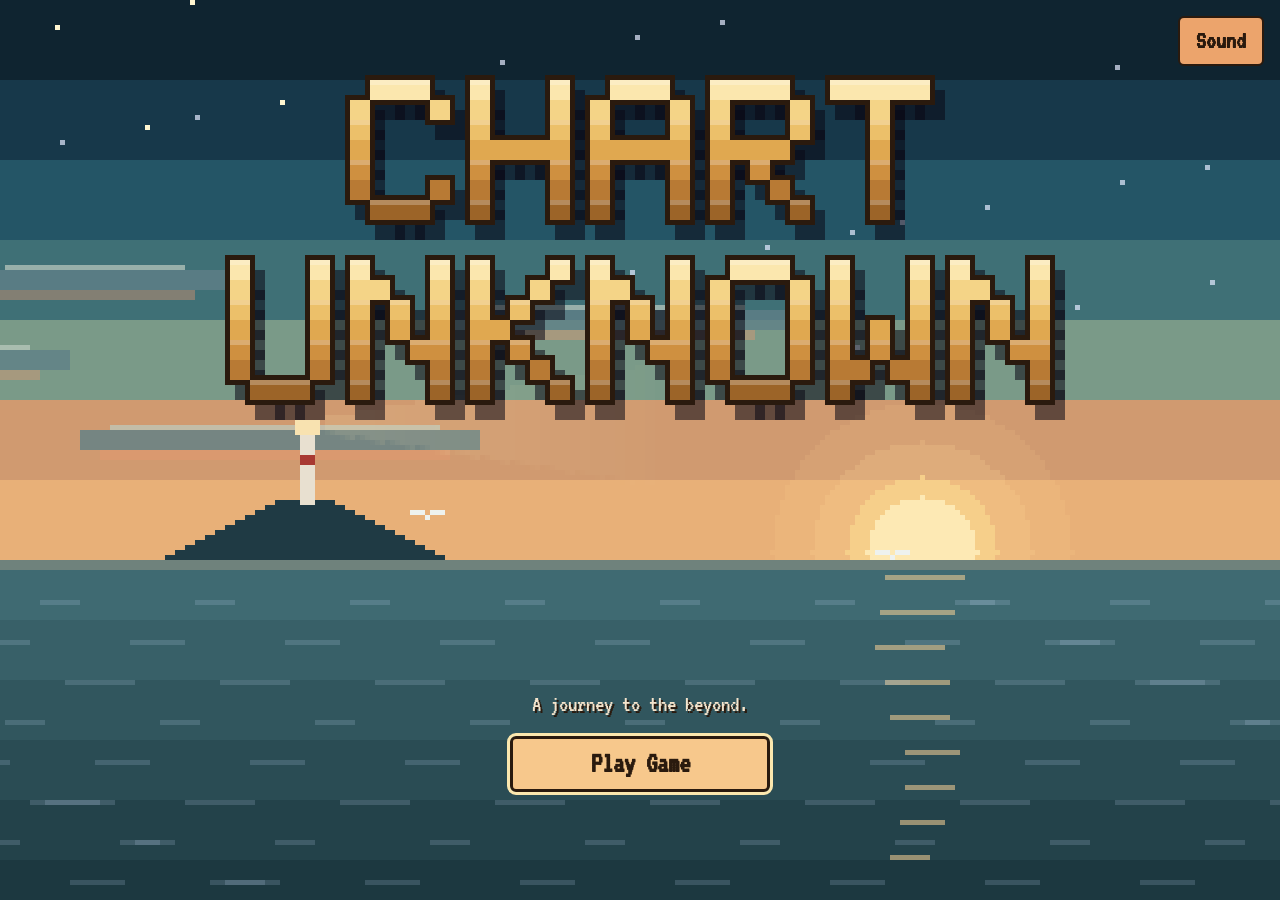
==== commit f0501be8: "Publish Chart Unknown (source 5adea2d)" ====
--- a/index.html
+++ b/index.html
@@ -8,7 +8,7 @@
       rel="icon"
       href="data:image/svg+xml,%3Csvg xmlns='http://www.w3.org/2000/svg' viewBox='0 0 16 16'%3E%3Crect width='16' height='16' rx='3' fill='%231a1e3c'/%3E%3Ccircle cx='8' cy='8' r='5' fill='none' stroke='%23e0b46a' stroke-width='1.5'/%3E%3Cpath d='M8 3.5 9.5 8 6.5 8Z' fill='%23e8806f'/%3E%3Cpath d='M8 12.5 9.5 8 6.5 8Z' fill='%23eef2ee'/%3E%3C/svg%3E"
     />
-    <script type="module" crossorigin src="./assets/index-CHn6bn4h.js"></script>
+    <script type="module" crossorigin src="./assets/index-DrV3OHnq.js"></script>
     <link rel="stylesheet" crossorigin href="./assets/index-BfOQG2FR.css">
   </head>
   <body>
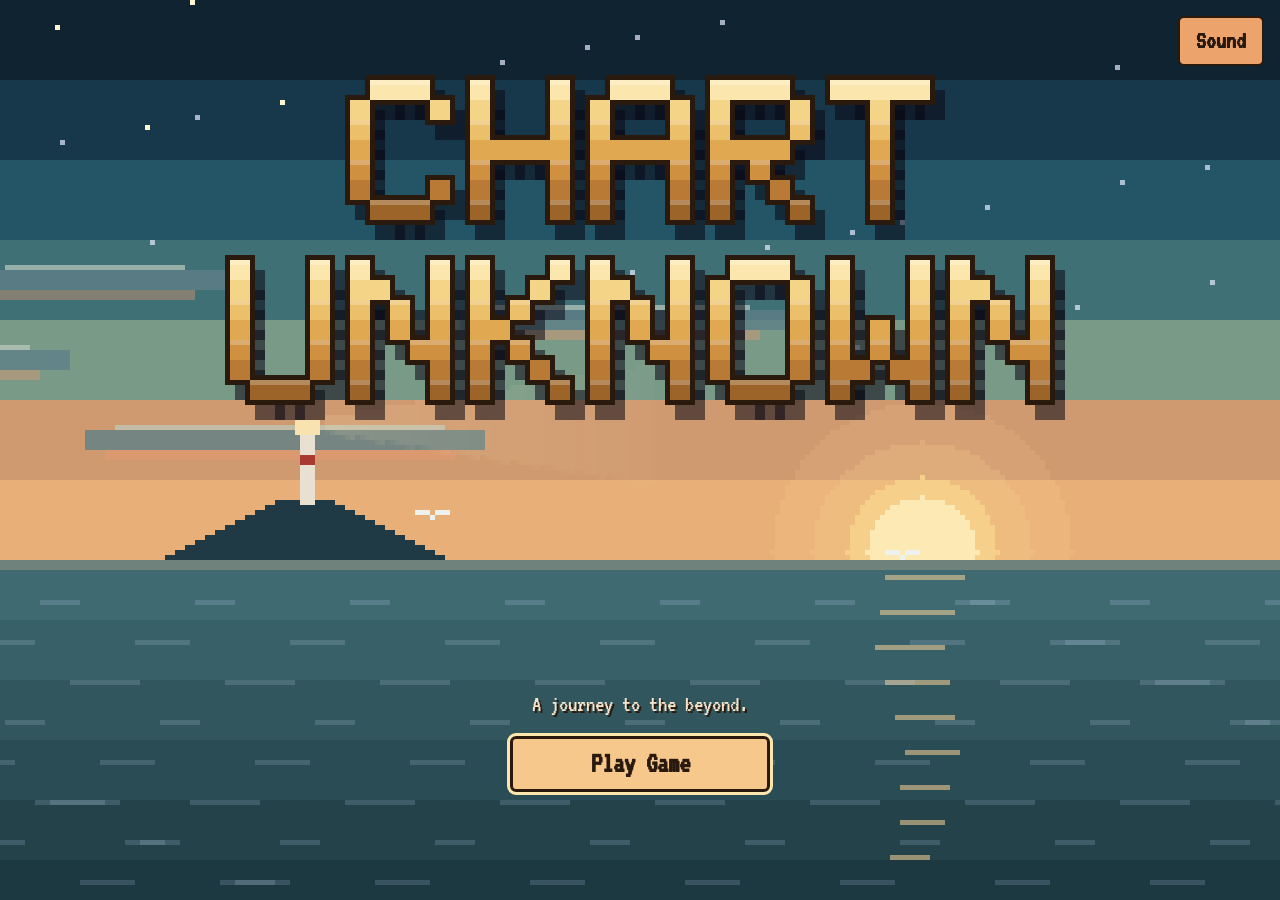
==== commit 6489c305: "Publish Chart Unknown (source b264eb3)" ====
--- a/index.html
+++ b/index.html
@@ -8,8 +8,8 @@
       rel="icon"
       href="data:image/svg+xml,%3Csvg xmlns='http://www.w3.org/2000/svg' viewBox='0 0 16 16'%3E%3Crect width='16' height='16' rx='3' fill='%231a1e3c'/%3E%3Ccircle cx='8' cy='8' r='5' fill='none' stroke='%23e0b46a' stroke-width='1.5'/%3E%3Cpath d='M8 3.5 9.5 8 6.5 8Z' fill='%23e8806f'/%3E%3Cpath d='M8 12.5 9.5 8 6.5 8Z' fill='%23eef2ee'/%3E%3C/svg%3E"
     />
-    <script type="module" crossorigin src="./assets/index-DrV3OHnq.js"></script>
-    <link rel="stylesheet" crossorigin href="./assets/index-BfOQG2FR.css">
+    <script type="module" crossorigin src="./assets/index-CLwShjhB.js"></script>
+    <link rel="stylesheet" crossorigin href="./assets/index-YFblVk39.css">
   </head>
   <body>
     <!-- the torn-paper edge used by the text boxes (see style.css) -->
--- a/assets/index-YFblVk39.css
+++ b/assets/index-YFblVk39.css
@@ -0,0 +1 @@
+@font-face{font-family:VT323;font-style:normal;font-display:swap;font-weight:400;src:url(./vt323-latin-400-normal-wDgJuOC9.woff2)format("woff2"),url(./vt323-latin-400-normal-Dqn9ZSPj.woff)format("woff")}:root{--lightningcss-light: ;--lightningcss-dark:initial;color-scheme:dark;--bg:#0b1a22;--panel:#14303c;--border:#7a5a30;--ink:#f1e6c8;--muted:#bdb596;--accent:#dcaa4a;--notice:#e8c98a;--button:#1d4558;--button-hover:#2b6079;--button-border:#b8862f}*{box-sizing:border-box}html{-webkit-text-size-adjust:100%;-moz-text-size-adjust:100%;text-size-adjust:100%;overscroll-behavior:none;overflow:hidden}body{background:var(--bg);color:var(--ink);--font-scale:1.3;font-family:VT323,monospace;font-size:calc(19px * var(--font-scale,1));margin:0;line-height:1.2;overflow:hidden}#app{position:fixed;inset:0}#hud{z-index:3;flex-wrap:wrap;align-items:center;gap:8px 14px;min-height:44px;display:flex;position:absolute;top:12px;left:16px;right:16px}#hud[hidden]{display:none}.hud-chapter{min-height:44px;color:var(--accent);font-size:calc(19px * var(--font-scale,1));border:1px solid var(--border);background:#0e2430d9;border-radius:6px;align-items:center;padding:4px 14px;display:inline-flex}#hud .btn,#hud .hud-chip{background:#0e2430d9;min-height:44px}.hud-chip{border:1px solid var(--border);min-height:40px;color:var(--ink);font:inherit;cursor:pointer;background:0 0;border-radius:6px;align-items:center;gap:6px;padding:4px 10px;display:inline-flex}.hud-chip:hover:not(:disabled),.hud-chip:focus-visible{border-color:var(--accent)}.hud-chip:disabled{cursor:default}.hud-coins{color:var(--accent);font-weight:700}.hud-coin{width:18px;height:18px}.hud-label{color:var(--muted);font-size:calc(14px * var(--font-scale,1))}.hud-flames{gap:2px;display:inline-flex}.hud-flame{fill:none;width:12px;height:16px;stroke:var(--muted);stroke-width:1px}.hud-flame.lit{fill:#f2a24a;stroke:#f7d27a}.hud-compass{margin-left:auto}.help-text{line-height:1.5}.item-list .btn.btn-picked{border-color:var(--accent);color:var(--accent)}#stage{background:var(--bg);position:absolute;inset:0}#screen{width:100%;height:100%;image-rendering:pixelated;object-fit:fill;background:#000;display:block}#screen.intro-art{object-fit:cover;object-position:center bottom}#panel{z-index:1;background:#0e2430bf;border:2px solid #b8862f;border-radius:6px;width:min(1000px,100% - 32px);max-height:60%;padding:10px 14px;position:absolute;bottom:20px;left:50%;overflow-y:auto;transform:translate(-50%)}#panel:empty{display:none}body[data-phase=exploring] #panel{width:fit-content;max-width:calc(100% - 32px);top:68px;bottom:auto;left:16px;transform:none}body[data-guide=on][data-phase=exploring] #panel{display:none}.panel-goal{color:var(--muted);font-size:calc(17px * var(--font-scale,1));margin:0 0 8px;font-style:italic}#panel .panel-goal{color:#4f3a22}.panel-speaker{color:var(--accent);margin:0 0 4px;font-weight:700}.panel-text{margin:0 0 10px}.panel-narration{color:var(--muted);font-style:italic}.panel-entering>*{animation:.22s ease-out both answer-in;animation-delay:calc(var(--i,0) * .12s)}.panel-instant>*{animation:none}@keyframes answer-in{0%{opacity:0;transform:translateY(6px)}to{opacity:1;transform:none}}@media (prefers-reduced-motion:reduce){.panel-entering>*,.panel-first-answers.panel-entering>.btn{animation:none}}.panel-untyped,.panel-waiting{visibility:hidden}.panel-notice{color:var(--notice);margin:0 0 10px}.panel-hint{color:var(--muted);font-size:calc(15px * var(--font-scale,1));margin:0}.panel-actions{flex-wrap:wrap;align-items:center;gap:8px;display:flex}.panel-choices{grid-template-columns:repeat(2,minmax(0,1fr));gap:6px;display:grid}.panel-choices .btn{min-height:40px;padding:6px 14px}.panel-answers{grid-template-columns:repeat(2,minmax(0,1fr));grid-auto-rows:1fr;place-items:stretch stretch;gap:6px;width:100%;max-height:46vh;padding-bottom:8px;display:grid;overflow-y:auto}.panel-answers.panel-many{gap:4px}.panel-answers.panel-many .btn{min-height:34px;padding:3px 12px}body[data-phase=talking] #panel{max-height:none}.panel-answers .btn{justify-content:flex-start;align-items:center;min-height:44px;display:flex}.panel-first-answers:not(.panel-waiting) .btn{animation:2.6s ease-in-out infinite answer-cue}.panel-first-answers .btn:nth-child(2){animation-delay:.3s}.panel-first-answers .btn:nth-child(3){animation-delay:.6s}.panel-first-answers .btn:nth-child(n+4){animation-delay:.9s}.panel-first-answers.panel-entering>.btn{animation:.22s ease-out both answer-in,2.6s ease-in-out infinite answer-cue;animation-delay:calc(var(--i,0) * .12s), calc(var(--i,0) * .12s + .6s)}@keyframes answer-cue{0%,to{box-shadow:0 0 #b8862f00}50%{box-shadow:0 0 9px 2px #b8862f99}}@media (prefers-reduced-motion:reduce){.panel-first-answers:not(.panel-waiting) .btn{animation:none;box-shadow:0 0 7px 1px #b8862f80}}.panel-count{color:var(--muted);margin-left:auto}.btn.btn-seen{color:var(--muted);border-color:var(--border);opacity:.55;background:0 0}.btn.btn-seen:hover:not(:disabled),.btn.btn-seen:focus-visible{color:var(--ink);border-color:var(--accent);opacity:.8}.btn.btn-nav{background:0 0}.btn{min-height:44px;font:inherit;color:var(--ink);text-align:left;background:var(--button);border:2px solid var(--button-border);cursor:pointer;border-radius:6px;padding:8px 16px}.btn:hover:not(:disabled),.btn:focus-visible{background:var(--button-hover);border-color:var(--accent);outline:none}.btn:disabled{color:var(--muted);cursor:not-allowed;opacity:.6}.btn-selected{background:var(--button-hover);border-color:var(--accent);color:var(--accent)}#overlay{background:#06121ae6;justify-content:center;align-items:center;padding:16px;display:flex;position:fixed;inset:0;overflow-y:auto}#overlay[hidden]{display:none}.card{background:var(--panel);border:2px solid var(--accent);border-radius:8px;flex-direction:column;gap:12px;width:100%;max-width:520px;margin:auto;padding:20px;display:flex}.card h2{color:var(--accent);margin:0}.card p{margin:0}.card-chapter p{font-size:calc(20px * var(--font-scale,1))}.card-note{color:var(--muted)}.form-error{color:#f0907f;min-height:1.45em}.menu-list{flex-direction:column;gap:8px;display:flex}.card-heading{color:var(--accent);margin:4px 0 0;font-size:1em}.summary-list{color:var(--ink);margin:0;padding-left:20px}.summary-list li+li{margin-top:6px}.gallery-list{flex-direction:column;gap:10px;margin:0;padding:0;list-style:none;display:flex}.gallery-slot{border:1px solid var(--button-border);border-radius:6px;flex-direction:column;padding:8px 10px;display:flex}.gallery-slot strong{color:var(--accent)}.gallery-slot span{color:var(--muted);font-size:calc(15px * var(--font-scale,1))}.gallery-locked strong{color:var(--muted)}.hud-needle{width:26px;height:26px;color:var(--muted)}.hud-needle .needle{transform-origin:12px 12px;animation:3.2s ease-in-out infinite alternate needle-wobble}@keyframes needle-wobble{0%{transform:rotate(calc(var(--wobble) * -1))}to{transform:rotate(var(--wobble))}}@media (prefers-reduced-motion:reduce){.hud-needle .needle{animation:none}}.item-list{flex-wrap:wrap;gap:10px;margin:0 0 12px;display:flex}.card.card-wide{gap:8px;max-width:960px;padding:14px 18px}.dossier-tabs{flex-wrap:wrap;gap:6px;display:flex}.btn.dossier-tab{min-height:36px;font-size:calc(14px * var(--font-scale,1));padding:4px 12px}.dossier{font-size:calc(16px * var(--font-scale,1));color:#2a2218;background:#e6dbc0;border-radius:4px;gap:18px;padding:12px 16px;font-family:Courier New,monospace;line-height:1.25;display:flex;box-shadow:inset 0 0 0 1px #c8b88c}.dossier-photo{background:#f6f2e6;flex:none;align-self:flex-start;width:156px;padding:8px 8px 26px;position:relative;transform:rotate(-2deg);box-shadow:0 2px 6px #0006}.dossier-photo:before{content:"";background:#d6c48cbf;width:52px;height:16px;position:absolute;top:-9px;left:50%;transform:translate(-50%)rotate(3deg)}.portrait{width:140px;height:140px;image-rendering:pixelated;filter:sepia(.25);border:1px solid #b8b0a0;display:block}.dossier-stamp{color:#b3302a;letter-spacing:2px;background:#e6dbc0b3;border:3px solid #b3302a;padding:2px 6px;font-weight:700;position:absolute;bottom:14px;right:-10px;transform:rotate(-14deg)}.dossier-body{flex-direction:column;gap:6px;min-width:0;display:flex}.dossier .dossier-file{color:#7a6a4a;font-size:calc(12px * var(--font-scale,1));letter-spacing:2px}.dossier h3{font-size:calc(22px * var(--font-scale,1));margin:0}.dossier .dossier-alias{font-style:italic}.dossier-facts{border-top:1px dashed #9a8a64;border-bottom:1px dashed #9a8a64;grid-template-columns:max-content 1fr;gap:2px 12px;margin:4px 0;padding:6px 0;display:grid}.dossier-facts dt{color:#7a6a4a;font-size:calc(12px * var(--font-scale,1));letter-spacing:1px;text-transform:uppercase}.dossier-facts dd{margin:0}.dossier-notes{margin:0;padding-left:18px;font-style:italic}.dossier-notes li+li{margin-top:3px}.dossier .dossier-source{color:#7a6a4a;font-size:calc(12px * var(--font-scale,1));margin-top:4px}.card.card-splash{text-align:center;align-items:center;gap:18px;padding:40px 20px}.splash-title{font-size:calc(40px * var(--font-scale,1));letter-spacing:2px}.splash-tagline{font-size:calc(18px * var(--font-scale,1))}.btn.splash-start{width:100%;max-width:260px;min-height:56px;font-size:calc(22px * var(--font-scale,1));text-align:center}#title-canvas{z-index:0;width:100vw;height:100dvh;image-rendering:pixelated;display:none;position:fixed;inset:0}body[data-phase=setup] #title-canvas{display:block}body[data-phase=setup] #app{visibility:hidden}#overlay{z-index:2}#overlay.overlay-title{background:0 0}#overlay.overlay-splash{align-items:flex-end;padding-bottom:12vh}.card.card-splash{background:0 0;border:none;padding:0}.splash-tagline{color:#fbe7ae;font-size:calc(18px * var(--font-scale,1));text-shadow:2px 2px #2a1a0e}.btn.splash-start{animation:1.8s ease-in-out infinite start-pulse}@keyframes start-pulse{50%{transform:scale(1.04)}}@media (prefers-reduced-motion:reduce){.btn.splash-start{animation:none}}.sr-only{clip:rect(0 0 0 0);white-space:nowrap;width:1px;height:1px;position:absolute;overflow:hidden}.title-sound{z-index:1;flex-direction:column;align-items:flex-end;gap:8px;width:min(260px,100% - 32px);display:flex;position:absolute;top:16px;right:16px}.title-sound>.btn{width:auto}.title-sound-panel{color:#f4e4cc;width:100%;font-size:calc(17px * var(--font-scale,1));background:#0e2430eb;border:3px solid #e49a6a;padding:10px 14px 12px}.title-sound-panel .btn{width:100%;margin-bottom:4px}.title-sound-row{flex-direction:column;gap:0;margin:6px 0 0;display:flex}.title-sound-row input[type=range]{accent-color:#eca46c;cursor:pointer;width:100%;min-height:26px}.btn.splash-start{color:#2a1a0e;text-align:center;background:#eca46c;border:3px solid #2a1a0e;font-weight:700}.btn.splash-start:hover:not(:disabled),.btn.splash-start:focus-visible{background:#f7c88c;border-color:#2a1a0e;outline:3px solid #fbe7ae}.card.card-splash{margin:auto auto 0}#overlay.overlay-title .card:not(.card-splash){background:#0e2430eb;border:3px solid #e49a6a}#overlay.overlay-title .card h2,#overlay.overlay-title .card h3{color:#fbe7ae;text-shadow:0 2px #2a1a0e}#overlay.overlay-title .card p,#overlay.overlay-title .card label,#overlay.overlay-title .gallery-slot span{color:#f4e4cc}#overlay.overlay-title .card-note,#overlay.overlay-title .gallery-locked strong{color:#d9b8a0}#overlay.overlay-title .btn:not(.splash-start){color:#2a1a0e;background:#eca46c;border:2px solid #2a1a0e;font-weight:700}#overlay.overlay-title .btn:not(.splash-start):hover:not(:disabled),#overlay.overlay-title .btn:not(.splash-start):focus-visible{background:#f7c88c;border-color:#2a1a0e;outline:3px solid #fbe7ae}#overlay.overlay-title .btn.btn-nav{color:#f4e4cc;box-shadow:none;background:#ffffff1a;border:2px solid #f4e4cc73;font-weight:400}#overlay.overlay-title .btn.btn-nav:hover:not(:disabled),#overlay.overlay-title .btn.btn-nav:focus-visible{color:#2a1a0e;background:#f7c88c;border-color:#2a1a0e}@media (width>=700px){#hud{flex-wrap:nowrap;gap:8px}#hud .btn{min-height:38px;font-size:calc(15px * var(--font-scale,1));padding:4px 12px}.hud-chapter{text-overflow:ellipsis;white-space:nowrap;flex:1 1 0;min-width:0;overflow:hidden}#hud{gap:6px}#hud .btn,#hud .hud-chip{padding:4px 8px}.hud-label{font-size:calc(13px * var(--font-scale,1))}}body[data-phase=intro] #panel,body[data-phase=epilogue] #panel{align-items:center;gap:14px;max-height:none;padding:8px 12px;display:flex}body[data-phase=intro] #panel .panel-text,body[data-phase=epilogue] #panel .panel-text{flex:1;margin:0}body[data-phase=intro] #panel .panel-actions,body[data-phase=epilogue] #panel .panel-actions{flex-wrap:nowrap}#wish-caption{z-index:3;color:#f1e6c8;width:min(90vw,900px);font-size:calc(34px * var(--font-scale,1));text-align:center;text-shadow:0 2px #0b1217;opacity:0;pointer-events:none;transition:opacity .4s;position:fixed;bottom:12vh;left:50%;transform:translate(-50%)}#wish-caption.shown{opacity:1}#blackout{z-index:30;opacity:0;pointer-events:none;background:#000;position:fixed;inset:0}#blackout.on{opacity:1;pointer-events:auto}.hud-help-mark{font-weight:700}@media (width<=899px){.hud-help-text{display:none}}#coach{z-index:2;border:2px solid var(--accent);background:#0e2430f2;border-radius:8px;flex-direction:column;gap:6px;width:min(92%,640px);padding:10px 14px;display:flex;position:absolute;top:68px;left:50%;transform:translate(-50%)}#coach[hidden]{display:none}#coach p{margin:0}.coach-step{color:var(--muted);font-size:calc(13px * var(--font-scale,1));letter-spacing:1px}.coach-skip{min-height:32px;font-size:calc(14px * var(--font-scale,1));align-self:flex-start;padding:2px 12px}.coach-ring{outline:3px solid var(--accent);outline-offset:2px;animation:1.2s ease-in-out infinite coach-pulse}@keyframes coach-pulse{50%{outline-color:#fff6d0}}@media (prefers-reduced-motion:reduce){.coach-ring{animation:none}}.panel-confirm{color:var(--accent)}#panel{--paper:#e3cf9f;--ink-brown:#3a2814;--edge-brown:#7a5a30;--brass:#b8862f;--sea:#1d4558;--sea-hover:#2b6079;color:var(--ink-brown);font-size:calc(20px * var(--font-scale,1));background:0 0;border:0;border-radius:0;padding:18px 22px 14px;overflow:visible}#panel:before{content:"";z-index:-1;background:radial-gradient(ellipse at 50% 35%, #fff6d68c, #fff6d600 70%), repeating-linear-gradient(0deg, #6e4c1e0f 0 1px, transparent 1px 4px), var(--paper);border:2px solid var(--edge-brown);filter:url(#paper-edge);position:absolute;inset:0;box-shadow:inset 0 0 34px #784c1a8c,0 4px #00000059}#panel .panel-hint,#panel .panel-count,#panel .panel-narration{color:#6b5238}#panel .panel-notice,#panel .panel-confirm{color:#8a2a1a}#panel .btn{color:#f5ecd0;background:var(--sea);border:2px solid var(--brass);border-radius:3px}#panel .btn:hover:not(:disabled),#panel .btn:focus-visible{color:#fff8dc;background:var(--sea-hover);border-color:#e0b46a}#panel .btn.btn-nav{color:var(--ink-brown);border-color:var(--edge-brown);background:0 0}body[data-phase=talking] #panel .panel-body{max-height:34vh;overflow-y:auto}body[data-phase=talking] #panel .panel-speaker.panel-narrator{background:#5d4a35;font-style:italic}body[data-phase=talking] #panel .panel-speaker{color:#f5ecd0;background:var(--sea);border:2px solid var(--brass);border-radius:3px;margin:0;padding:2px 26px;position:absolute;top:-22px;left:24px;box-shadow:0 0 0 2px #0b1a22}body[data-phase=talking] #panel .panel-answers .btn{color:var(--ink-brown);border:2px solid var(--edge-brown);background:#efe0b4}body[data-phase=talking] #panel .panel-answers .btn:hover:not(:disabled),body[data-phase=talking] #panel .panel-answers .btn:focus-visible{color:#fff8dc;background:var(--sea);border-color:var(--brass)}body[data-phase=talking] #panel .panel-answers .btn.btn-seen,body[data-phase=talking] #panel .panel-answers .btn:disabled{color:#85704c;opacity:1;background:#cdbb8c;border-color:#a18a58}body[data-cinema=on] #stage:before,body[data-cinema=on] #stage:after{content:"";z-index:2;pointer-events:none;background:#000;height:12vh;position:absolute;left:0;right:0}body[data-cinema=on] #stage:before{top:0}body[data-cinema=on] #stage:after{bottom:0}body[data-cinema=on] #stage{background:#000}body[data-cinema=on] #screen{object-fit:contain;object-position:center;height:76vh;margin-top:12vh}body[data-cinema=on] #hud{display:none}body[data-cinema=on] #panel{width:auto;padding:0;inset:12px 16px auto auto;transform:none}body[data-cinema=on] #panel:before{display:none}body[data-cinema=on] #canvas-wrap,body[data-cinema=on] #screen{cursor:pointer}#subtitle{z-index:3;color:#f1e6c8;width:min(90vw,900px);font-size:calc(28px * var(--font-scale,1));text-align:center;text-shadow:0 2px #0b1217;opacity:0;pointer-events:none;line-height:1.2;transition:opacity .9s;position:fixed;bottom:2.5vh;left:50%;transform:translate(-50%)}#pause-note{z-index:4;color:#f1e6c8;font-size:calc(22px * var(--font-scale,1));opacity:0;pointer-events:none;background:#000000b3;border:1px solid #f1e6c880;border-radius:6px;padding:6px 14px;position:fixed;top:14px;left:50%;transform:translate(-50%)}#pause-note.shown,#subtitle.shown{opacity:1}body:not([data-cinema=on]) #subtitle{display:none}#idle-arrow{z-index:2;color:var(--ink);font-size:calc(46px * var(--font-scale,1));text-shadow:0 2px #00000080;opacity:0;pointer-events:none;line-height:1;transition:opacity 1.2s;position:fixed;top:46%}#idle-arrow.shown{opacity:.5;animation:1.4s ease-in-out infinite idle-arrow-bob}#idle-arrow[data-direction=left]{left:14px}#idle-arrow[data-direction=left]:before{content:"◀"}#idle-arrow[data-direction=right]{right:14px}#idle-arrow[data-direction=right]:before{content:"▶"}@keyframes idle-arrow-bob{50%{transform:translate(6px)}}#idle-arrow[data-direction=left].shown{animation-name:idle-arrow-bob-left}@keyframes idle-arrow-bob-left{50%{transform:translate(-6px)}}@media (prefers-reduced-motion:reduce){#idle-arrow.shown{animation:none}}.recipe,.memory-entry{border:1px solid var(--border);background:#0000002e;border-radius:6px;flex-direction:column;gap:6px;padding:10px 12px;display:flex}.recipe h3,.memory-entry h3{color:var(--accent);margin:0}.recipe-needs{margin:0;padding:0;list-style:none}.recipe-have{color:var(--ink)}.recipe-lack{color:var(--muted)}.memory-book{text-align:left;flex-direction:column;gap:8px;margin:8px 0;display:flex}.slot-list{flex-direction:column;gap:10px;margin:12px 0;display:flex}.slot-row{border:2px solid var(--edge-brown,#7a5a30);flex-wrap:wrap;align-items:center;gap:8px;padding:8px 10px;display:flex}.slot-row .slot-details{flex:220px}.slot-button{text-align:left;width:100%;display:block}.slot-details{flex-direction:column;gap:2px;display:flex}.slot-note{font-size:calc(15px * var(--font-scale,1));opacity:.85}.slot-empty{opacity:.8;font-style:italic}.save-toast{z-index:5;color:#fbe7ae;opacity:0;pointer-events:none;background:#0e2430eb;border:2px solid #e49a6a;padding:6px 14px;transition:opacity .3s;position:fixed;top:76px;right:16px}.save-toast.shown{opacity:1}.sound-row{flex-direction:column;gap:4px;margin:10px 0;display:flex}.sound-row input[type=range]{width:100%;min-height:32px;accent-color:var(--accent);cursor:pointer}#bark-bubble{z-index:2;width:max-content;max-width:min(26ch,70vw);color:color-mix(in srgb, var(--bark-tint,var(--ink)) 30%, var(--ink));font-family:inherit;font-weight:400;font-size:calc(15px * var(--font-scale,1));text-align:center;overflow-wrap:break-word;text-wrap:balance;text-shadow:0 0 3px #08121ae6,0 1px 1px #08121acc;opacity:0;pointer-events:none;line-height:1.15;transition:opacity .4s;position:fixed;transform:translate(-50%,-100%)}#bark-bubble.shown{opacity:1}#bark-bubble .bark-float{opacity:0;animation:4.5s ease-in-out forwards bark-float;display:block}@keyframes bark-float{0%{opacity:0;transform:translateY(3px)}30%{opacity:.75}66%{opacity:.75}to{opacity:0;transform:translateY(-4px)}}@media (prefers-reduced-motion:reduce){#bark-bubble .bark-float{animation-name:bark-fade}@keyframes bark-fade{0%,to{opacity:0}30%,66%{opacity:.75}}}.hl{font-weight:700}.hl-character{color:#d39d93}.hl-place{color:#8dbbb4}.hl-item{color:#d1b374}.hl-cost{color:#a6bf92}.hl-key{text-underline-offset:3px;-webkit-text-decoration:underline #d6cdb073;text-decoration:underline #d6cdb073;text-decoration-thickness:1px}#panel .hl-character{color:#94453a}#panel .hl-place{color:#2a6468}#panel .hl-item{color:#8a5a10}#panel .hl-cost{color:#46662a}#panel .hl-key{text-decoration-color:#7a5a30b3}body[data-phase=drift] #panel{width:auto;padding:0;inset:12px 16px auto auto;transform:none}body[data-phase=drift] #panel:before{display:none}.achievement-toast{z-index:5;color:var(--ink);text-shadow:0 1px 2px #08121ab3;opacity:0;pointer-events:none;background:#1026329e;border:1px solid #b8a06e4d;border-radius:10px;flex-direction:column;align-items:flex-end;gap:1px;padding:6px 14px 7px;transition:opacity .9s;display:flex;position:fixed;top:76px;right:16px}.achievement-toast.shown{opacity:.92}.achievement-label{color:#d6be82cc;font-size:calc(15px * var(--font-scale,1))}.achievement-name{font-size:calc(20px * var(--font-scale,1))}.achievement-reward{color:#d6be82cc;font-size:calc(15px * var(--font-scale,1))}.achievement-list{flex-direction:column;gap:6px;max-height:52vh;display:flex;overflow-y:auto}.achievement-row{color:var(--muted);opacity:.6;border:1px solid #7a5a3066;border-radius:6px;flex-direction:column;gap:1px;padding:6px 10px;display:flex}.achievement-row.achievement-done{color:var(--ink);opacity:1;border-color:#b8862fb3}.achievement-row strong{color:inherit}body.entering{background:#000}body.entering #overlay,body.entering #title-canvas{opacity:0;pointer-events:none;transition:opacity 1s}@keyframes bars-in{0%{height:0}to{height:12vh}}body[data-cinema=on] #stage:before,body[data-cinema=on] #stage:after{animation:.9s ease-out bars-in}@media (prefers-reduced-motion:reduce){body[data-cinema=on] #stage:before,body[data-cinema=on] #stage:after{animation:none}}.panel-prompt{margin:0 0 6px}.keycap{min-width:1.5em;font:inherit;text-align:center;color:#3a2814;background:#efe0b4;border:2px solid #7a5a30;border-bottom-width:4px;border-radius:4px;margin-right:2px;padding:0 6px;font-weight:700;display:inline-block}
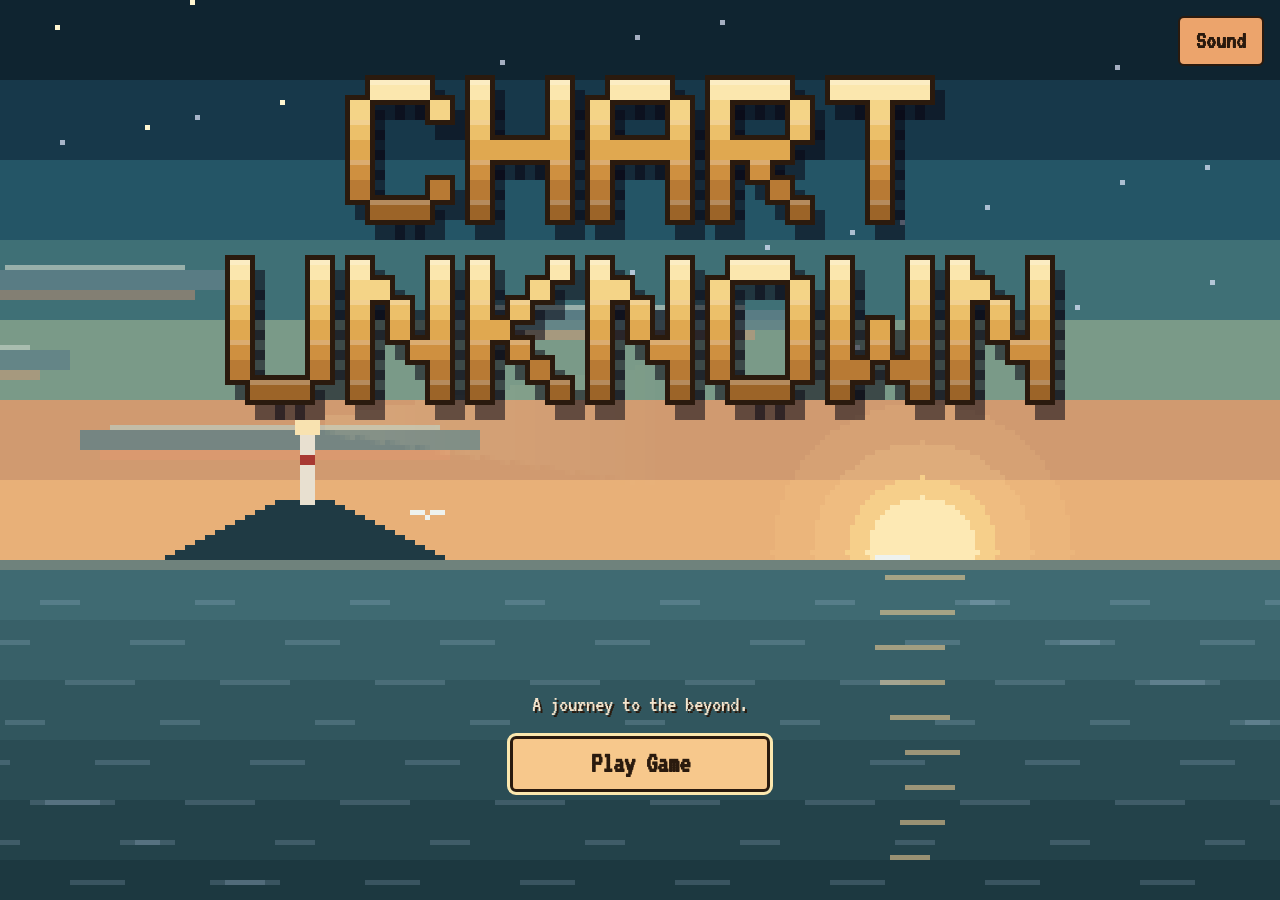
==== commit 7f530759: "Publish Chart Unknown (source 6f661d0)" ====
--- a/index.html
+++ b/index.html
@@ -8,7 +8,7 @@
       rel="icon"
       href="data:image/svg+xml,%3Csvg xmlns='http://www.w3.org/2000/svg' viewBox='0 0 16 16'%3E%3Crect width='16' height='16' rx='3' fill='%231a1e3c'/%3E%3Ccircle cx='8' cy='8' r='5' fill='none' stroke='%23e0b46a' stroke-width='1.5'/%3E%3Cpath d='M8 3.5 9.5 8 6.5 8Z' fill='%23e8806f'/%3E%3Cpath d='M8 12.5 9.5 8 6.5 8Z' fill='%23eef2ee'/%3E%3C/svg%3E"
     />
-    <script type="module" crossorigin src="./assets/index-CLwShjhB.js"></script>
+    <script type="module" crossorigin src="./assets/index-C2g-kqzG.js"></script>
     <link rel="stylesheet" crossorigin href="./assets/index-YFblVk39.css">
   </head>
   <body>
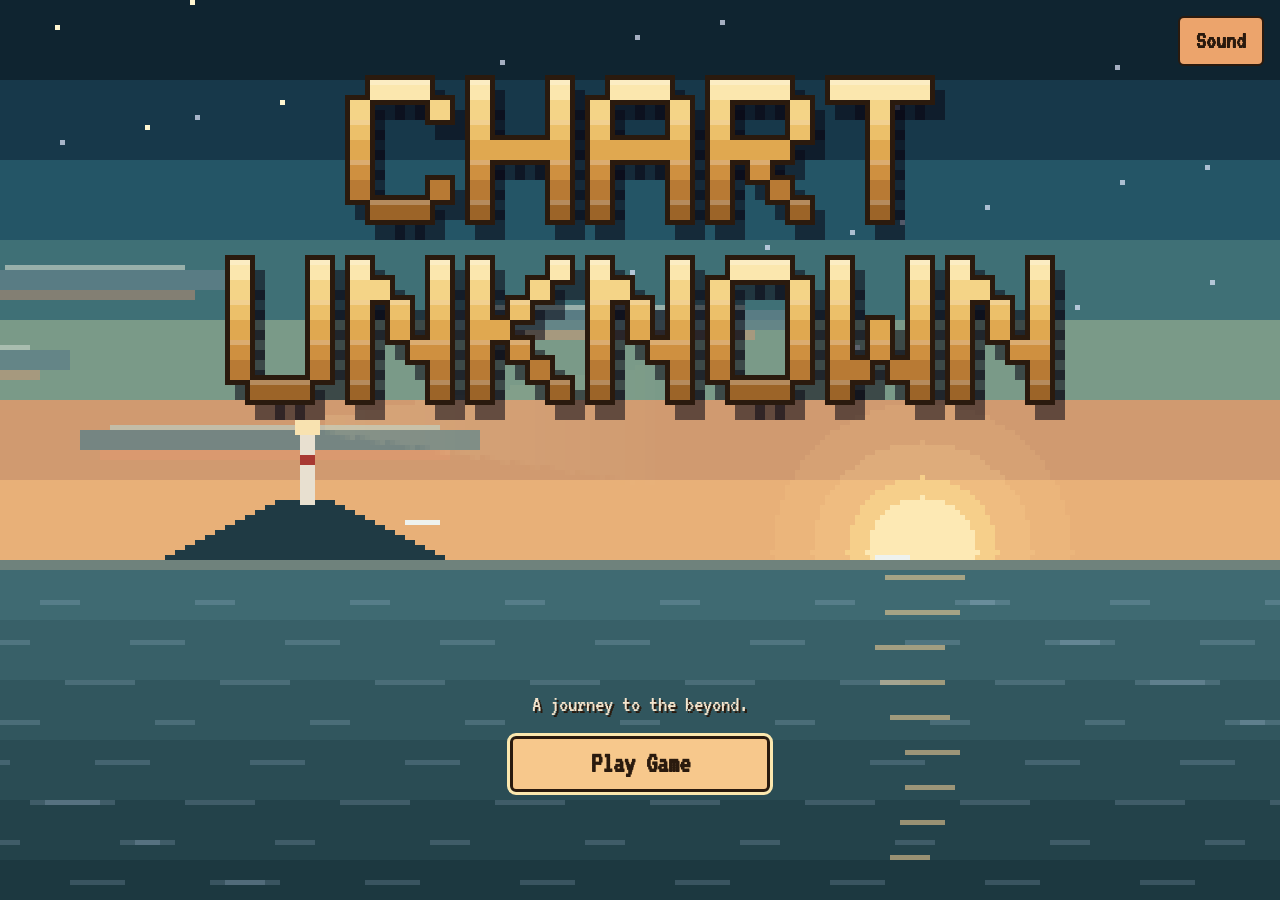
==== commit 949e90b2: "Publish Chart Unknown (source 8b3e730)" ====
--- a/index.html
+++ b/index.html
@@ -8,7 +8,7 @@
       rel="icon"
       href="data:image/svg+xml,%3Csvg xmlns='http://www.w3.org/2000/svg' viewBox='0 0 16 16'%3E%3Crect width='16' height='16' rx='3' fill='%231a1e3c'/%3E%3Ccircle cx='8' cy='8' r='5' fill='none' stroke='%23e0b46a' stroke-width='1.5'/%3E%3Cpath d='M8 3.5 9.5 8 6.5 8Z' fill='%23e8806f'/%3E%3Cpath d='M8 12.5 9.5 8 6.5 8Z' fill='%23eef2ee'/%3E%3C/svg%3E"
     />
-    <script type="module" crossorigin src="./assets/index-C2g-kqzG.js"></script>
+    <script type="module" crossorigin src="./assets/index-64XLMfFM.js"></script>
     <link rel="stylesheet" crossorigin href="./assets/index-YFblVk39.css">
   </head>
   <body>
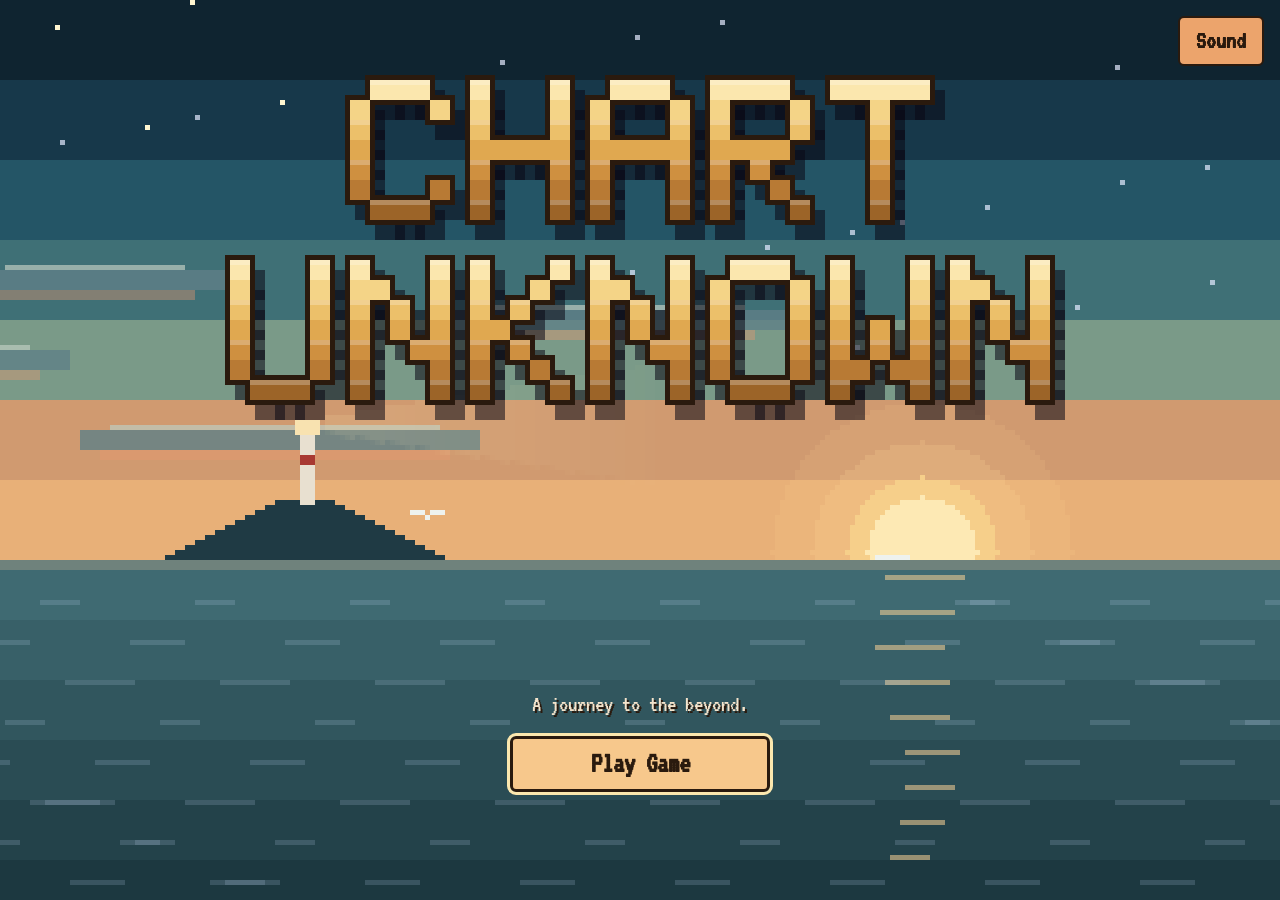
==== commit cfc87f8c: "Publish Chart Unknown (source 2e5b0b7)" ====
--- a/index.html
+++ b/index.html
@@ -8,8 +8,8 @@
       rel="icon"
       href="data:image/svg+xml,%3Csvg xmlns='http://www.w3.org/2000/svg' viewBox='0 0 16 16'%3E%3Crect width='16' height='16' rx='3' fill='%231a1e3c'/%3E%3Ccircle cx='8' cy='8' r='5' fill='none' stroke='%23e0b46a' stroke-width='1.5'/%3E%3Cpath d='M8 3.5 9.5 8 6.5 8Z' fill='%23e8806f'/%3E%3Cpath d='M8 12.5 9.5 8 6.5 8Z' fill='%23eef2ee'/%3E%3C/svg%3E"
     />
-    <script type="module" crossorigin src="./assets/index-64XLMfFM.js"></script>
-    <link rel="stylesheet" crossorigin href="./assets/index-YFblVk39.css">
+    <script type="module" crossorigin src="./assets/index-DTER-UZi.js"></script>
+    <link rel="stylesheet" crossorigin href="./assets/index-Cp31Q5hF.css">
   </head>
   <body>
     <!-- the torn-paper edge used by the text boxes (see style.css) -->
--- a/assets/index-Cp31Q5hF.css
+++ b/assets/index-Cp31Q5hF.css
@@ -0,0 +1 @@
+@font-face{font-family:VT323;font-style:normal;font-display:swap;font-weight:400;src:url(./vt323-latin-400-normal-wDgJuOC9.woff2)format("woff2"),url(./vt323-latin-400-normal-Dqn9ZSPj.woff)format("woff")}:root{--lightningcss-light: ;--lightningcss-dark:initial;color-scheme:dark;--bg:#0b1a22;--panel:#14303c;--border:#7a5a30;--ink:#f1e6c8;--muted:#bdb596;--accent:#dcaa4a;--notice:#e8c98a;--button:#1d4558;--button-hover:#2b6079;--button-border:#b8862f}*{box-sizing:border-box}html{-webkit-text-size-adjust:100%;-moz-text-size-adjust:100%;text-size-adjust:100%;overscroll-behavior:none;overflow:hidden}body{background:var(--bg);color:var(--ink);--font-scale:1.3;font-family:VT323,monospace;font-size:calc(19px * var(--font-scale,1));margin:0;line-height:1.2;overflow:hidden}#app{position:fixed;inset:0}#hud{z-index:3;flex-wrap:wrap;align-items:center;gap:8px 14px;min-height:44px;display:flex;position:absolute;top:12px;left:16px;right:16px}#hud[hidden]{display:none}.hud-chapter{min-height:44px;color:var(--accent);font-size:calc(19px * var(--font-scale,1));border:1px solid var(--border);background:#0e2430d9;border-radius:6px;align-items:center;padding:4px 14px;display:inline-flex}#hud .btn,#hud .hud-chip{background:#0e2430d9;min-height:44px}.hud-chip{border:1px solid var(--border);min-height:40px;color:var(--ink);font:inherit;cursor:pointer;background:0 0;border-radius:6px;align-items:center;gap:6px;padding:4px 10px;display:inline-flex}.hud-chip:hover:not(:disabled),.hud-chip:focus-visible{border-color:var(--accent)}.hud-chip:disabled{cursor:default}.hud-coins{color:var(--accent);font-weight:700}.hud-coin{width:18px;height:18px}.hud-owed{color:var(--muted);font-weight:400;font-size:calc(14px * var(--font-scale,1))}.hud-label{color:var(--muted);font-size:calc(14px * var(--font-scale,1))}.hud-flames{gap:2px;display:inline-flex}.hud-flame{fill:none;width:12px;height:16px;stroke:var(--muted);stroke-width:1px}.hud-flame.lit{fill:#f2a24a;stroke:#f7d27a}.hud-compass{margin-left:auto}.help-text{line-height:1.5}.item-list .btn.btn-picked{border-color:var(--accent);color:var(--accent)}#stage{background:var(--bg);position:absolute;inset:0}#screen{width:100%;height:100%;image-rendering:pixelated;object-fit:fill;background:#000;display:block}#screen.intro-art{object-fit:cover;object-position:center bottom}#panel{z-index:1;background:#0e2430bf;border:2px solid #b8862f;border-radius:6px;width:min(1000px,100% - 32px);max-height:60%;padding:10px 14px;position:absolute;bottom:20px;left:50%;overflow-y:auto;transform:translate(-50%)}#panel:empty{display:none}body[data-phase=exploring] #panel{width:fit-content;max-width:calc(100% - 32px);top:68px;bottom:auto;left:16px;transform:none}body[data-guide=on][data-phase=exploring] #panel{display:none}.panel-goal{color:var(--muted);font-size:calc(17px * var(--font-scale,1));margin:0 0 8px;font-style:italic}#panel .panel-goal{color:#4f3a22}.panel-speaker{color:var(--accent);margin:0 0 4px;font-weight:700}.panel-text{margin:0 0 10px}.panel-narration{color:var(--muted);font-style:italic}.panel-entering>*{animation:.22s ease-out both answer-in;animation-delay:calc(var(--i,0) * .12s)}.panel-instant>*{animation:none}@keyframes answer-in{0%{opacity:0;transform:translateY(6px)}to{opacity:1;transform:none}}@media (prefers-reduced-motion:reduce){.panel-entering>*,.panel-first-answers.panel-entering>.btn{animation:none}}.panel-untyped,.panel-waiting{visibility:hidden}.panel-notice{color:var(--notice);margin:0 0 10px}.panel-hint{color:var(--muted);font-size:calc(15px * var(--font-scale,1));margin:0}.panel-actions{flex-wrap:wrap;align-items:center;gap:8px;display:flex}.panel-choices{grid-template-columns:repeat(2,minmax(0,1fr));gap:6px;display:grid}.panel-choices .btn{min-height:40px;padding:6px 14px}.panel-answers{grid-template-columns:repeat(2,minmax(0,1fr));grid-auto-rows:1fr;place-items:stretch stretch;gap:6px;width:100%;max-height:46vh;padding-bottom:8px;display:grid;overflow-y:auto}.panel-answers.panel-many{gap:4px}.panel-answers.panel-many .btn{min-height:34px;padding:3px 12px}body[data-phase=talking] #panel{max-height:none}.panel-answers .btn{justify-content:flex-start;align-items:center;min-height:44px;display:flex}.panel-first-answers:not(.panel-waiting) .btn{animation:2.6s ease-in-out infinite answer-cue}.panel-first-answers .btn:nth-child(2){animation-delay:.3s}.panel-first-answers .btn:nth-child(3){animation-delay:.6s}.panel-first-answers .btn:nth-child(n+4){animation-delay:.9s}.panel-first-answers.panel-entering>.btn{animation:.22s ease-out both answer-in,2.6s ease-in-out infinite answer-cue;animation-delay:calc(var(--i,0) * .12s), calc(var(--i,0) * .12s + .6s)}@keyframes answer-cue{0%,to{box-shadow:0 0 #b8862f00}50%{box-shadow:0 0 9px 2px #b8862f99}}@media (prefers-reduced-motion:reduce){.panel-first-answers:not(.panel-waiting) .btn{animation:none;box-shadow:0 0 7px 1px #b8862f80}}.panel-count{color:var(--muted);margin-left:auto}.btn.btn-seen{color:var(--muted);border-color:var(--border);opacity:.55;background:0 0}.btn.btn-seen:hover:not(:disabled),.btn.btn-seen:focus-visible{color:var(--ink);border-color:var(--accent);opacity:.8}.btn.btn-nav{background:0 0}.btn{min-height:44px;font:inherit;color:var(--ink);text-align:left;background:var(--button);border:2px solid var(--button-border);cursor:pointer;border-radius:6px;padding:8px 16px}.btn:hover:not(:disabled),.btn:focus-visible{background:var(--button-hover);border-color:var(--accent);outline:none}.btn:disabled{color:var(--muted);cursor:not-allowed;opacity:.6}.btn-selected{background:var(--button-hover);border-color:var(--accent);color:var(--accent)}#overlay{background:#06121ae6;justify-content:center;align-items:center;padding:16px;display:flex;position:fixed;inset:0;overflow-y:auto}#overlay[hidden]{display:none}.card{background:var(--panel);border:2px solid var(--accent);border-radius:8px;flex-direction:column;gap:12px;width:100%;max-width:520px;margin:auto;padding:20px;display:flex}.card h2{color:var(--accent);margin:0}.card p{margin:0}.card-chapter p{font-size:calc(20px * var(--font-scale,1))}.card-note{color:var(--muted)}.form-error{color:#f0907f;min-height:1.45em}.menu-list{flex-direction:column;gap:8px;display:flex}.card-heading{color:var(--accent);margin:4px 0 0;font-size:1em}.summary-list{color:var(--ink);margin:0;padding-left:20px}.summary-list li+li{margin-top:6px}.gallery-list{flex-direction:column;gap:10px;margin:0;padding:0;list-style:none;display:flex}.gallery-slot{border:1px solid var(--button-border);border-radius:6px;flex-direction:column;padding:8px 10px;display:flex}.gallery-slot strong{color:var(--accent)}.gallery-slot span{color:var(--muted);font-size:calc(15px * var(--font-scale,1))}.gallery-locked strong{color:var(--muted)}.hud-needle{width:26px;height:26px;color:var(--muted)}.hud-needle .needle{transform-origin:12px 12px;animation:3.2s ease-in-out infinite alternate needle-wobble}@keyframes needle-wobble{0%{transform:rotate(calc(var(--wobble) * -1))}to{transform:rotate(var(--wobble))}}@media (prefers-reduced-motion:reduce){.hud-needle .needle{animation:none}}.item-list{flex-wrap:wrap;gap:10px;margin:0 0 12px;display:flex}.card.card-wide{gap:8px;max-width:960px;padding:14px 18px}.dossier-tabs{flex-wrap:wrap;gap:6px;display:flex}.btn.dossier-tab{min-height:36px;font-size:calc(14px * var(--font-scale,1));padding:4px 12px}.dossier{font-size:calc(16px * var(--font-scale,1));color:#2a2218;background:#e6dbc0;border-radius:4px;gap:18px;padding:12px 16px;font-family:Courier New,monospace;line-height:1.25;display:flex;box-shadow:inset 0 0 0 1px #c8b88c}.dossier-photo{background:#f6f2e6;flex:none;align-self:flex-start;width:156px;padding:8px 8px 26px;position:relative;transform:rotate(-2deg);box-shadow:0 2px 6px #0006}.dossier-photo:before{content:"";background:#d6c48cbf;width:52px;height:16px;position:absolute;top:-9px;left:50%;transform:translate(-50%)rotate(3deg)}.portrait{width:140px;height:140px;image-rendering:pixelated;filter:sepia(.25);border:1px solid #b8b0a0;display:block}.dossier-stamp{color:#b3302a;letter-spacing:2px;background:#e6dbc0b3;border:3px solid #b3302a;padding:2px 6px;font-weight:700;position:absolute;bottom:14px;right:-10px;transform:rotate(-14deg)}.dossier-body{flex-direction:column;gap:6px;min-width:0;display:flex}.dossier .dossier-file{color:#7a6a4a;font-size:calc(12px * var(--font-scale,1));letter-spacing:2px}.dossier h3{font-size:calc(22px * var(--font-scale,1));margin:0}.dossier .dossier-alias{font-style:italic}.dossier-facts{border-top:1px dashed #9a8a64;border-bottom:1px dashed #9a8a64;grid-template-columns:max-content 1fr;gap:2px 12px;margin:4px 0;padding:6px 0;display:grid}.dossier-facts dt{color:#7a6a4a;font-size:calc(12px * var(--font-scale,1));letter-spacing:1px;text-transform:uppercase}.dossier-facts dd{margin:0}.dossier-notes{margin:0;padding-left:18px;font-style:italic}.dossier-notes li+li{margin-top:3px}.dossier .dossier-source{color:#7a6a4a;font-size:calc(12px * var(--font-scale,1));margin-top:4px}.card.card-splash{text-align:center;align-items:center;gap:18px;padding:40px 20px}.splash-title{font-size:calc(40px * var(--font-scale,1));letter-spacing:2px}.splash-tagline{font-size:calc(18px * var(--font-scale,1))}.btn.splash-start{width:100%;max-width:260px;min-height:56px;font-size:calc(22px * var(--font-scale,1));text-align:center}#title-canvas{z-index:0;width:100vw;height:100dvh;image-rendering:pixelated;display:none;position:fixed;inset:0}body[data-phase=setup] #title-canvas{display:block}body[data-phase=setup] #app{visibility:hidden}#overlay{z-index:2}#overlay.overlay-title{background:0 0}#overlay.overlay-splash{align-items:flex-end;padding-bottom:12vh}.card.card-splash{background:0 0;border:none;padding:0}.splash-tagline{color:#fbe7ae;font-size:calc(18px * var(--font-scale,1));text-shadow:2px 2px #2a1a0e}.btn.splash-start{animation:1.8s ease-in-out infinite start-pulse}@keyframes start-pulse{50%{transform:scale(1.04)}}@media (prefers-reduced-motion:reduce){.btn.splash-start{animation:none}}.sr-only{clip:rect(0 0 0 0);white-space:nowrap;width:1px;height:1px;position:absolute;overflow:hidden}.title-sound{z-index:1;flex-direction:column;align-items:flex-end;gap:8px;width:min(260px,100% - 32px);display:flex;position:absolute;top:16px;right:16px}.title-sound>.btn{width:auto}.title-sound-panel{color:#f4e4cc;width:100%;font-size:calc(17px * var(--font-scale,1));background:#0e2430eb;border:3px solid #e49a6a;padding:10px 14px 12px}.title-sound-panel .btn{width:100%;margin-bottom:4px}.title-sound-row{flex-direction:column;gap:0;margin:6px 0 0;display:flex}.title-sound-row input[type=range]{accent-color:#eca46c;cursor:pointer;width:100%;min-height:26px}.btn.splash-start{color:#2a1a0e;text-align:center;background:#eca46c;border:3px solid #2a1a0e;font-weight:700}.btn.splash-start:hover:not(:disabled),.btn.splash-start:focus-visible{background:#f7c88c;border-color:#2a1a0e;outline:3px solid #fbe7ae}.card.card-splash{margin:auto auto 0}#overlay.overlay-title .card:not(.card-splash){background:#0e2430eb;border:3px solid #e49a6a}#overlay.overlay-title .card h2,#overlay.overlay-title .card h3{color:#fbe7ae;text-shadow:0 2px #2a1a0e}#overlay.overlay-title .card p,#overlay.overlay-title .card label,#overlay.overlay-title .gallery-slot span{color:#f4e4cc}#overlay.overlay-title .card-note,#overlay.overlay-title .gallery-locked strong{color:#d9b8a0}#overlay.overlay-title .btn:not(.splash-start){color:#2a1a0e;background:#eca46c;border:2px solid #2a1a0e;font-weight:700}#overlay.overlay-title .btn:not(.splash-start):hover:not(:disabled),#overlay.overlay-title .btn:not(.splash-start):focus-visible{background:#f7c88c;border-color:#2a1a0e;outline:3px solid #fbe7ae}#overlay.overlay-title .btn.btn-nav{color:#f4e4cc;box-shadow:none;background:#ffffff1a;border:2px solid #f4e4cc73;font-weight:400}#overlay.overlay-title .btn.btn-nav:hover:not(:disabled),#overlay.overlay-title .btn.btn-nav:focus-visible{color:#2a1a0e;background:#f7c88c;border-color:#2a1a0e}@media (width>=700px){#hud{flex-wrap:nowrap;gap:8px}#hud .btn{min-height:38px;font-size:calc(15px * var(--font-scale,1));padding:4px 12px}.hud-chapter{text-overflow:ellipsis;white-space:nowrap;flex:1 1 0;min-width:0;overflow:hidden}#hud{gap:6px}#hud .btn,#hud .hud-chip{padding:4px 8px}.hud-label{font-size:calc(13px * var(--font-scale,1))}}body[data-phase=intro] #panel,body[data-phase=epilogue] #panel{align-items:center;gap:14px;max-height:none;padding:8px 12px;display:flex}body[data-phase=intro] #panel .panel-text,body[data-phase=epilogue] #panel .panel-text{flex:1;margin:0}body[data-phase=intro] #panel .panel-actions,body[data-phase=epilogue] #panel .panel-actions{flex-wrap:nowrap}#wish-caption{z-index:3;color:#f1e6c8;width:min(90vw,900px);font-size:calc(34px * var(--font-scale,1));text-align:center;text-shadow:0 2px #0b1217;opacity:0;pointer-events:none;transition:opacity .4s;position:fixed;bottom:12vh;left:50%;transform:translate(-50%)}#wish-caption.shown{opacity:1}#blackout{z-index:30;opacity:0;pointer-events:none;background:#000;position:fixed;inset:0}#blackout.on{opacity:1;pointer-events:auto}.hud-help-mark{font-weight:700}@media (width<=899px){.hud-help-text{display:none}}#coach{z-index:2;border:2px solid var(--accent);background:#0e2430f2;border-radius:8px;flex-direction:column;gap:6px;width:min(92%,640px);padding:10px 14px;display:flex;position:absolute;top:68px;left:50%;transform:translate(-50%)}#coach[hidden]{display:none}#coach p{margin:0}.coach-step{color:var(--muted);font-size:calc(13px * var(--font-scale,1));letter-spacing:1px}.coach-skip{min-height:32px;font-size:calc(14px * var(--font-scale,1));align-self:flex-start;padding:2px 12px}.coach-ring{outline:3px solid var(--accent);outline-offset:2px;animation:1.2s ease-in-out infinite coach-pulse}@keyframes coach-pulse{50%{outline-color:#fff6d0}}@media (prefers-reduced-motion:reduce){.coach-ring{animation:none}}.panel-confirm{color:var(--accent)}#panel{--paper:#e3cf9f;--ink-brown:#3a2814;--edge-brown:#7a5a30;--brass:#b8862f;--sea:#1d4558;--sea-hover:#2b6079;color:var(--ink-brown);font-size:calc(20px * var(--font-scale,1));background:0 0;border:0;border-radius:0;padding:18px 22px 14px;overflow:visible}#panel:before{content:"";z-index:-1;background:radial-gradient(ellipse at 50% 35%, #fff6d68c, #fff6d600 70%), repeating-linear-gradient(0deg, #6e4c1e0f 0 1px, transparent 1px 4px), var(--paper);border:2px solid var(--edge-brown);filter:url(#paper-edge);position:absolute;inset:0;box-shadow:inset 0 0 34px #784c1a8c,0 4px #00000059}#panel .panel-hint,#panel .panel-count,#panel .panel-narration{color:#6b5238}#panel .panel-notice,#panel .panel-confirm{color:#8a2a1a}#panel .btn{color:#f5ecd0;background:var(--sea);border:2px solid var(--brass);border-radius:3px}#panel .btn:hover:not(:disabled),#panel .btn:focus-visible{color:#fff8dc;background:var(--sea-hover);border-color:#e0b46a}#panel .btn.btn-nav{color:var(--ink-brown);border-color:var(--edge-brown);background:0 0}body[data-phase=talking] #panel .panel-body{max-height:34vh;overflow-y:auto}body[data-phase=talking] #panel .panel-speaker.panel-narrator{background:#5d4a35;font-style:italic}body[data-phase=talking] #panel .panel-speaker{color:#f5ecd0;background:var(--sea);border:2px solid var(--brass);border-radius:3px;margin:0;padding:2px 26px;position:absolute;top:-22px;left:24px;box-shadow:0 0 0 2px #0b1a22}body[data-phase=talking] #panel .panel-answers .btn{color:var(--ink-brown);border:2px solid var(--edge-brown);background:#efe0b4}body[data-phase=talking] #panel .panel-answers .btn:hover:not(:disabled),body[data-phase=talking] #panel .panel-answers .btn:focus-visible{color:#fff8dc;background:var(--sea);border-color:var(--brass)}body[data-phase=talking] #panel .panel-answers .btn.btn-seen,body[data-phase=talking] #panel .panel-answers .btn:disabled{color:#85704c;opacity:1;background:#cdbb8c;border-color:#a18a58}body[data-cinema=on] #stage:before,body[data-cinema=on] #stage:after{content:"";z-index:2;pointer-events:none;background:#000;height:12vh;position:absolute;left:0;right:0}body[data-cinema=on] #stage:before{top:0}body[data-cinema=on] #stage:after{bottom:0}body[data-cinema=on] #stage{background:#000}body[data-cinema=on] #screen{object-fit:contain;object-position:center;height:76vh;margin-top:12vh}body[data-cinema=on] #hud{display:none}body[data-cinema=on] #panel{width:auto;padding:0;inset:12px 16px auto auto;transform:none}body[data-cinema=on] #panel:before{display:none}body[data-cinema=on] #canvas-wrap,body[data-cinema=on] #screen{cursor:pointer}#subtitle{z-index:3;color:#f1e6c8;width:min(90vw,900px);font-size:calc(28px * var(--font-scale,1));text-align:center;text-shadow:0 2px #0b1217;opacity:0;pointer-events:none;line-height:1.2;transition:opacity .9s;position:fixed;bottom:2.5vh;left:50%;transform:translate(-50%)}#pause-note{z-index:4;color:#f1e6c8;font-size:calc(22px * var(--font-scale,1));opacity:0;pointer-events:none;background:#000000b3;border:1px solid #f1e6c880;border-radius:6px;padding:6px 14px;position:fixed;top:14px;left:50%;transform:translate(-50%)}#pause-note.shown,#subtitle.shown{opacity:1}body:not([data-cinema=on]) #subtitle{display:none}#idle-arrow{z-index:2;color:var(--ink);font-size:calc(46px * var(--font-scale,1));text-shadow:0 2px #00000080;opacity:0;pointer-events:none;line-height:1;transition:opacity 1.2s;position:fixed;top:46%}#idle-arrow.shown{opacity:.5;animation:1.4s ease-in-out infinite idle-arrow-bob}#idle-arrow[data-direction=left]{left:14px}#idle-arrow[data-direction=left]:before{content:"◀"}#idle-arrow[data-direction=right]{right:14px}#idle-arrow[data-direction=right]:before{content:"▶"}@keyframes idle-arrow-bob{50%{transform:translate(6px)}}#idle-arrow[data-direction=left].shown{animation-name:idle-arrow-bob-left}@keyframes idle-arrow-bob-left{50%{transform:translate(-6px)}}@media (prefers-reduced-motion:reduce){#idle-arrow.shown{animation:none}}.recipe,.memory-entry{border:1px solid var(--border);background:#0000002e;border-radius:6px;flex-direction:column;gap:6px;padding:10px 12px;display:flex}.recipe h3,.memory-entry h3{color:var(--accent);margin:0}.recipe-needs{margin:0;padding:0;list-style:none}.recipe-have{color:var(--ink)}.recipe-lack{color:var(--muted)}.memory-book{text-align:left;flex-direction:column;gap:8px;margin:8px 0;display:flex}.slot-list{flex-direction:column;gap:10px;margin:12px 0;display:flex}.slot-row{border:2px solid var(--edge-brown,#7a5a30);flex-wrap:wrap;align-items:center;gap:8px;padding:8px 10px;display:flex}.slot-row .slot-details{flex:220px}.slot-button{text-align:left;width:100%;display:block}.slot-details{flex-direction:column;gap:2px;display:flex}.slot-note{font-size:calc(15px * var(--font-scale,1));opacity:.85}.slot-empty{opacity:.8;font-style:italic}.save-toast{z-index:5;color:#fbe7ae;opacity:0;pointer-events:none;background:#0e2430eb;border:2px solid #e49a6a;padding:6px 14px;transition:opacity .3s;position:fixed;top:76px;right:16px}.save-toast.shown{opacity:1}.sound-row{flex-direction:column;gap:4px;margin:10px 0;display:flex}.sound-row input[type=range]{width:100%;min-height:32px;accent-color:var(--accent);cursor:pointer}#bark-bubble{z-index:2;width:max-content;max-width:min(26ch,70vw);color:color-mix(in srgb, var(--bark-tint,var(--ink)) 30%, var(--ink));font-family:inherit;font-weight:400;font-size:calc(15px * var(--font-scale,1));text-align:center;overflow-wrap:break-word;text-wrap:balance;text-shadow:0 0 3px #08121ae6,0 1px 1px #08121acc;opacity:0;pointer-events:none;line-height:1.15;transition:opacity .4s;position:fixed;transform:translate(-50%,-100%)}#bark-bubble.shown{opacity:1}#bark-bubble .bark-float{opacity:0;animation:4.5s ease-in-out forwards bark-float;display:block}@keyframes bark-float{0%{opacity:0;transform:translateY(3px)}30%{opacity:.75}66%{opacity:.75}to{opacity:0;transform:translateY(-4px)}}@media (prefers-reduced-motion:reduce){#bark-bubble .bark-float{animation-name:bark-fade}@keyframes bark-fade{0%,to{opacity:0}30%,66%{opacity:.75}}}.hl{font-weight:700}.hl-character{color:#d39d93}.hl-place{color:#8dbbb4}.hl-item{color:#d1b374}.hl-cost{color:#a6bf92}.hl-key{text-underline-offset:3px;-webkit-text-decoration:underline #d6cdb073;text-decoration:underline #d6cdb073;text-decoration-thickness:1px}#panel .hl-character{color:#94453a}#panel .hl-place{color:#2a6468}#panel .hl-item{color:#8a5a10}#panel .hl-cost{color:#46662a}#panel .hl-key{text-decoration-color:#7a5a30b3}body[data-phase=drift] #panel{width:auto;padding:0;inset:12px 16px auto auto;transform:none}body[data-phase=drift] #panel:before{display:none}.achievement-toast{z-index:5;color:var(--ink);text-shadow:0 1px 2px #08121ab3;opacity:0;pointer-events:none;background:#1026329e;border:1px solid #b8a06e4d;border-radius:10px;flex-direction:column;align-items:flex-end;gap:1px;padding:6px 14px 7px;transition:opacity .9s;display:flex;position:fixed;top:76px;right:16px}.achievement-toast.shown{opacity:.92}.achievement-label{color:#d6be82cc;font-size:calc(15px * var(--font-scale,1))}.achievement-name{font-size:calc(20px * var(--font-scale,1))}.achievement-reward{color:#d6be82cc;font-size:calc(15px * var(--font-scale,1))}.achievement-list{flex-direction:column;gap:6px;max-height:52vh;display:flex;overflow-y:auto}.achievement-row{color:var(--muted);opacity:.6;border:1px solid #7a5a3066;border-radius:6px;flex-direction:column;gap:1px;padding:6px 10px;display:flex}.achievement-row.achievement-done{color:var(--ink);opacity:1;border-color:#b8862fb3}.achievement-row strong{color:inherit}body.entering{background:#000}body.entering #overlay,body.entering #title-canvas{opacity:0;pointer-events:none;transition:opacity 1s}@keyframes bars-in{0%{height:0}to{height:12vh}}body[data-cinema=on] #stage:before,body[data-cinema=on] #stage:after{animation:.9s ease-out bars-in}@media (prefers-reduced-motion:reduce){body[data-cinema=on] #stage:before,body[data-cinema=on] #stage:after{animation:none}}.panel-prompt{margin:0 0 6px}.keycap{min-width:1.5em;font:inherit;text-align:center;color:#3a2814;background:#efe0b4;border:2px solid #7a5a30;border-bottom-width:4px;border-radius:4px;margin-right:2px;padding:0 6px;font-weight:700;display:inline-block}
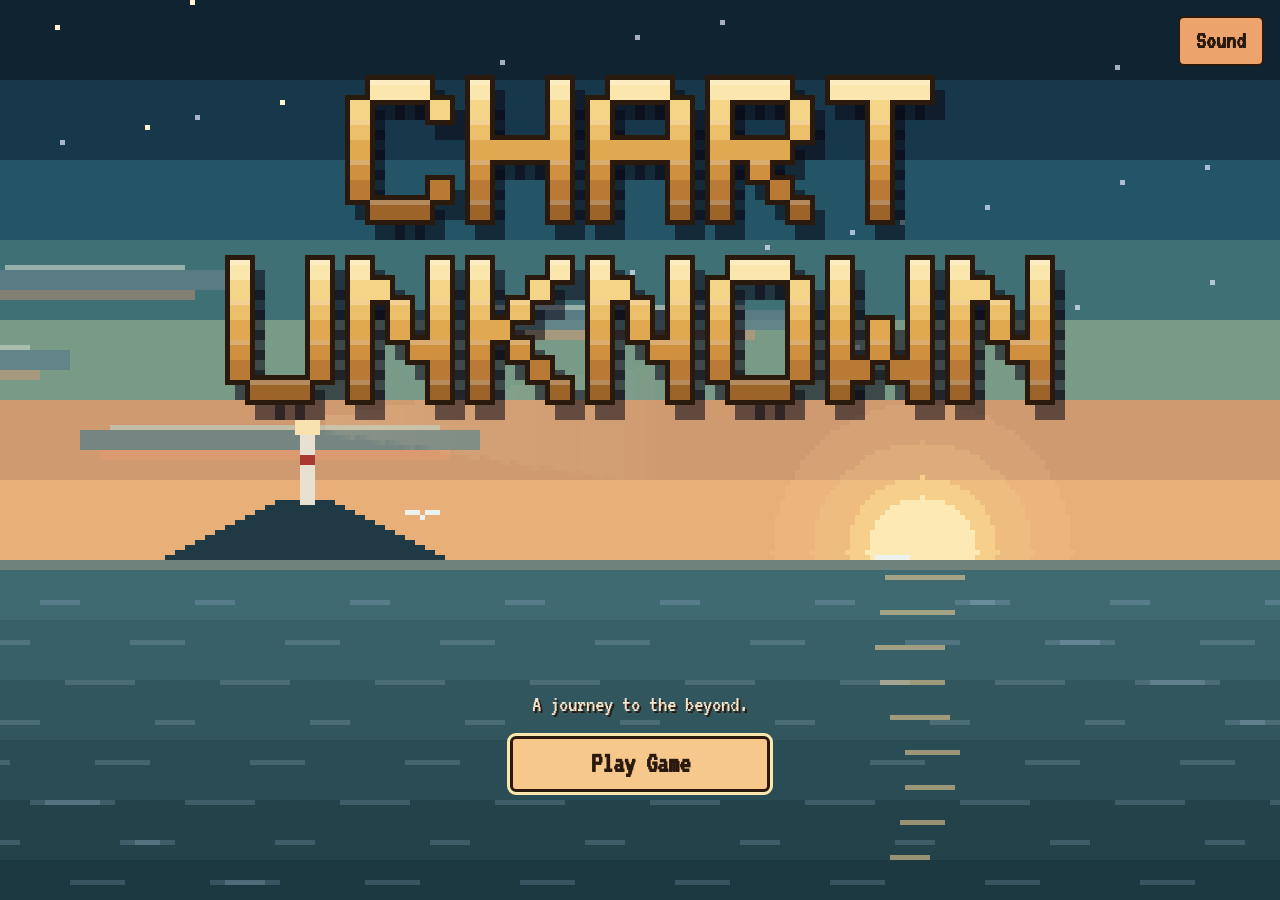
==== commit 821f79c7: "Publish Chart Unknown (source aba4d7d)" ====
--- a/index.html
+++ b/index.html
@@ -8,7 +8,7 @@
       rel="icon"
       href="data:image/svg+xml,%3Csvg xmlns='http://www.w3.org/2000/svg' viewBox='0 0 16 16'%3E%3Crect width='16' height='16' rx='3' fill='%231a1e3c'/%3E%3Ccircle cx='8' cy='8' r='5' fill='none' stroke='%23e0b46a' stroke-width='1.5'/%3E%3Cpath d='M8 3.5 9.5 8 6.5 8Z' fill='%23e8806f'/%3E%3Cpath d='M8 12.5 9.5 8 6.5 8Z' fill='%23eef2ee'/%3E%3C/svg%3E"
     />
-    <script type="module" crossorigin src="./assets/index-DTER-UZi.js"></script>
+    <script type="module" crossorigin src="./assets/index-mt5yRDnX.js"></script>
     <link rel="stylesheet" crossorigin href="./assets/index-Cp31Q5hF.css">
   </head>
   <body>
